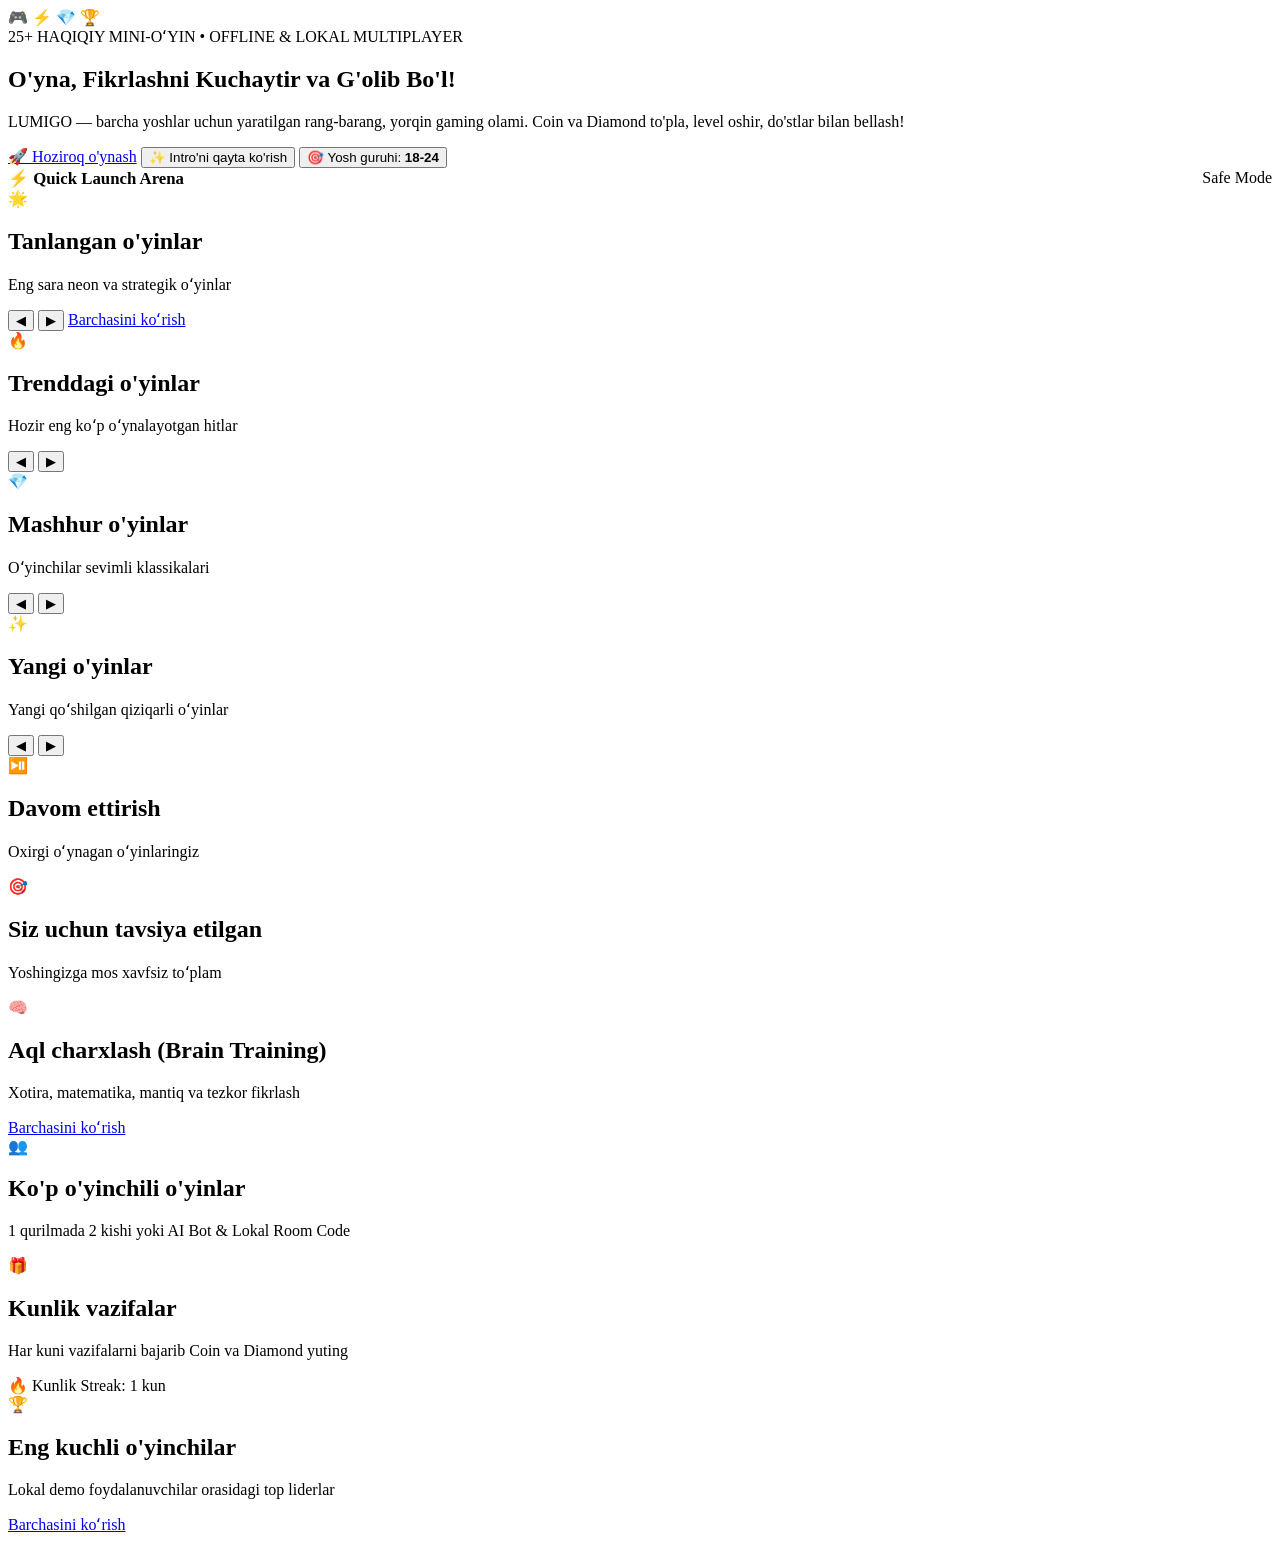
==== index.html @ 7f98a9a1 "Add files via upload" ====
<!DOCTYPE html>
<html lang="uz">
<head>
  <meta charset="UTF-8">
  <meta name="viewport" content="width=device-width, initial-scale=1.0">
  <title>LUMIGO — PLAY. THINK. WIN.</title>
  <link rel="icon" type="image/svg+xml" href="assets/logos/favicon.svg">
  <link rel="stylesheet" href="css/style.css">
  <link rel="stylesheet" href="css/animations.css">
  <link rel="stylesheet" href="css/games.css">
  <link rel="stylesheet" href="css/responsive.css">
</head>
<body>
  <header id="lumigo-navbar"></header>

  <main class="container">
    <!-- 1. HERO SECTION -->
    <section class="hero-section">
      <div class="hero-card">
        <div class="hero-floating-icons">
          <span style="top:14%;left:45%;">🎮</span>
          <span style="top:72%;left:48%;animation-delay:1.2s;">⚡</span>
          <span style="top:18%;right:6%;animation-delay:2.1s;">💎</span>
          <span style="bottom:12%;left:6%;animation-delay:0.8s;">🏆</span>
        </div>
        <div>
          <div class="hero-eyebrow" data-i18n="hero_badge">25+ HAQIQIY MINI-OʻYIN • OFFLINE & LOKAL MULTIPLAYER</div>
          <h1 class="hero-title">
            <span data-i18n="hero_title_1">O'yna, Fikrlashni Kuchaytir va </span>
            <span class="gradient-text" data-i18n="hero_title_2">G'olib Bo'l!</span>
          </h1>
          <p class="hero-subtitle" data-i18n="hero_sub">
            LUMIGO — barcha yoshlar uchun yaratilgan rang-barang, yorqin gaming olami. Coin va Diamond to'pla, level oshir, do'stlar bilan bellash!
          </p>
          <div class="hero-cta-row">
            <a href="pages/games.html" class="btn btn-hot">🚀 <span data-i18n="play_now">Hoziroq o'ynash</span></a>
            <button class="btn btn-primary" onclick="window.LUMIGO.app.playIntroAnimation(true)">✨ <span data-i18n="replay_intro">Intro'ni qayta ko'rish</span></button>
            <button class="btn btn-glass" onclick="window.LUMIGO.app.openAgeModal()">🎯 <span data-i18n="select_age_btn">Yosh guruhi</span>: <strong id="hero-age-badge">18-24</strong></button>
          </div>
          <div class="hero-stats-row" id="hero-stats"></div>
        </div>

        <div class="hero-showcase-panel">
          <div style="display:flex;justify-content:space-between;align-items:center;">
            <strong style="font-size:1.05rem;">⚡ Quick Launch Arena</strong>
            <span class="badge badge-lime" id="hero-kids-badge">Safe Mode</span>
          </div>
          <div class="hero-mini-grid" id="hero-quick-games"></div>
        </div>
      </div>
    </section>

    <!-- 2. FEATURED GAMES CAROUSEL -->
    <section class="section-block section-featured">
      <div class="section-header">
        <div class="section-title-group">
          <div class="section-icon">🌟</div>
          <div>
            <h2 class="section-title" data-i18n="sec_featured">Tanlangan o'yinlar</h2>
            <p class="section-subtitle">Eng sara neon va strategik oʻyinlar</p>
          </div>
        </div>
        <div class="carousel-controls">
          <button class="carousel-btn carousel-prev" data-target="car-featured">◀</button>
          <button class="carousel-btn carousel-next" data-target="car-featured">▶</button>
          <a href="pages/games.html" class="btn btn-glass btn-sm" data-i18n="view_all">Barchasini koʻrish</a>
        </div>
      </div>
      <div class="carousel-wrapper" id="car-featured">
        <div class="carousel-viewport"><div class="carousel-track"></div></div>
        <div class="carousel-dots"></div>
      </div>
    </section>

    <!-- 3. TRENDING GAMES CAROUSEL -->
    <section class="section-block section-trending">
      <div class="section-header">
        <div class="section-title-group">
          <div class="section-icon">🔥</div>
          <div>
            <h2 class="section-title" data-i18n="sec_trending">Trenddagi o'yinlar</h2>
            <p class="section-subtitle">Hozir eng koʻp oʻynalayotgan hitlar</p>
          </div>
        </div>
        <div class="carousel-controls">
          <button class="carousel-btn carousel-prev" data-target="car-trending">◀</button>
          <button class="carousel-btn carousel-next" data-target="car-trending">▶</button>
        </div>
      </div>
      <div class="carousel-wrapper" id="car-trending">
        <div class="carousel-viewport"><div class="carousel-track"></div></div>
        <div class="carousel-dots"></div>
      </div>
    </section>

    <!-- 4. POPULAR GAMES CAROUSEL -->
    <section class="section-block section-popular">
      <div class="section-header">
        <div class="section-title-group">
          <div class="section-icon">💎</div>
          <div>
            <h2 class="section-title" data-i18n="sec_popular">Mashhur o'yinlar</h2>
            <p class="section-subtitle">Oʻyinchilar sevimli klassikalari</p>
          </div>
        </div>
        <div class="carousel-controls">
          <button class="carousel-btn carousel-prev" data-target="car-popular">◀</button>
          <button class="carousel-btn carousel-next" data-target="car-popular">▶</button>
        </div>
      </div>
      <div class="carousel-wrapper" id="car-popular">
        <div class="carousel-viewport"><div class="carousel-track"></div></div>
        <div class="carousel-dots"></div>
      </div>
    </section>

    <!-- 5. NEW GAMES CAROUSEL -->
    <section class="section-block section-new">
      <div class="section-header">
        <div class="section-title-group">
          <div class="section-icon">✨</div>
          <div>
            <h2 class="section-title" data-i18n="sec_new">Yangi o'yinlar</h2>
            <p class="section-subtitle">Yangi qoʻshilgan qiziqarli oʻyinlar</p>
          </div>
        </div>
        <div class="carousel-controls">
          <button class="carousel-btn carousel-prev" data-target="car-new">◀</button>
          <button class="carousel-btn carousel-next" data-target="car-new">▶</button>
        </div>
      </div>
      <div class="carousel-wrapper" id="car-new">
        <div class="carousel-viewport"><div class="carousel-track"></div></div>
        <div class="carousel-dots"></div>
      </div>
    </section>

    <!-- 6. CONTINUE PLAYING -->
    <section class="section-block">
      <div class="section-header">
        <div class="section-title-group">
          <div class="section-icon">⏯️</div>
          <div>
            <h2 class="section-title" data-i18n="sec_continue">Davom ettirish</h2>
            <p class="section-subtitle">Oxirgi oʻynagan oʻyinlaringiz</p>
          </div>
        </div>
      </div>
      <div class="games-grid" id="grid-continue"></div>
    </section>

    <!-- 7. RECOMMENDED FOR YOU (Age-based) -->
    <section class="section-block">
      <div class="section-header">
        <div class="section-title-group">
          <div class="section-icon">🎯</div>
          <div>
            <h2 class="section-title" data-i18n="sec_recommended">Siz uchun tavsiya etilgan</h2>
            <p class="section-subtitle" id="rec-age-note">Yoshingizga mos xavfsiz toʻplam</p>
          </div>
        </div>
      </div>
      <div class="games-grid" id="grid-recommended"></div>
    </section>

    <!-- 8. BRAIN TRAINING -->
    <section class="section-block section-brain">
      <div class="section-panel">
        <div class="section-header">
          <div class="section-title-group">
            <div class="section-icon">🧠</div>
            <div>
              <h2 class="section-title" data-i18n="sec_brain">Aql charxlash (Brain Training)</h2>
              <p class="section-subtitle">Xotira, matematika, mantiq va tezkor fikrlash</p>
            </div>
          </div>
          <a href="pages/games.html?cat=brain" class="btn btn-primary btn-sm" data-i18n="view_all">Barchasini koʻrish</a>
        </div>
        <div class="games-grid" id="grid-brain"></div>
      </div>
    </section>

    <!-- 9. MULTIPLAYER GAMES -->
    <section class="section-block section-multiplayer">
      <div class="section-panel">
        <div class="section-header">
          <div class="section-title-group">
            <div class="section-icon">👥</div>
            <div>
              <h2 class="section-title" data-i18n="sec_multiplayer">Ko'p o'yinchili o'yinlar</h2>
              <p class="section-subtitle">1 qurilmada 2 kishi yoki AI Bot & Lokal Room Code</p>
            </div>
          </div>
        </div>
        <div class="games-grid" id="grid-multiplayer"></div>
      </div>
    </section>

    <!-- 10. DAILY CHALLENGES & STREAK -->
    <section class="section-block section-challenges">
      <div class="section-panel">
        <div class="section-header">
          <div class="section-title-group">
            <div class="section-icon">🎁</div>
            <div>
              <h2 class="section-title" data-i18n="sec_challenges">Kunlik vazifalar</h2>
              <p class="section-subtitle">Har kuni vazifalarni bajarib Coin va Diamond yuting</p>
            </div>
          </div>
          <div class="streak-banner">🔥 <span data-i18n="streak_label">Kunlik Streak</span>: <span id="home-streak">1</span> kun</div>
        </div>
        <div class="challenges-grid" id="home-challenges"></div>
      </div>
    </section>

    <!-- 11. TOP PLAYERS -->
    <section class="section-block">
      <div class="section-header">
        <div class="section-title-group">
          <div class="section-icon">🏆</div>
          <div>
            <h2 class="section-title" data-i18n="sec_top_players">Eng kuchli o'yinchilar</h2>
            <p class="section-subtitle">Lokal demo foydalanuvchilar orasidagi top liderlar</p>
          </div>
        </div>
        <a href="pages/leaderboard.html" class="btn btn-glass btn-sm" data-i18n="view_all">Barchasini koʻrish</a>
      </div>
      <div class="podium-grid" id="home-podium"></div>
    </section>

    <!-- 12. WEEKLY TOURNAMENT -->
    <section class="section-block section-tournament">
      <div class="section-panel" id="home-tournament"></div>
    </section>
  </main>

  <footer id="lumigo-footer"></footer>

  <script defer src="js/storage.js"></script>
  <script defer src="js/language.js"></script>
  <script defer src="js/theme.js"></script>
  <script defer src="js/auth.js"></script>
  <script defer src="js/levels.js"></script>
  <script defer src="js/rewards.js"></script>
  <script defer src="js/friends.js"></script>
  <script defer src="js/music.js"></script>
  <script defer src="js/search.js"></script>
  <script defer src="js/carousel.js"></script>
  <script defer src="js/games.js"></script>
  <script defer src="js/app.js"></script>
  <script defer src="js/home.js"></script>
</body>
</html>
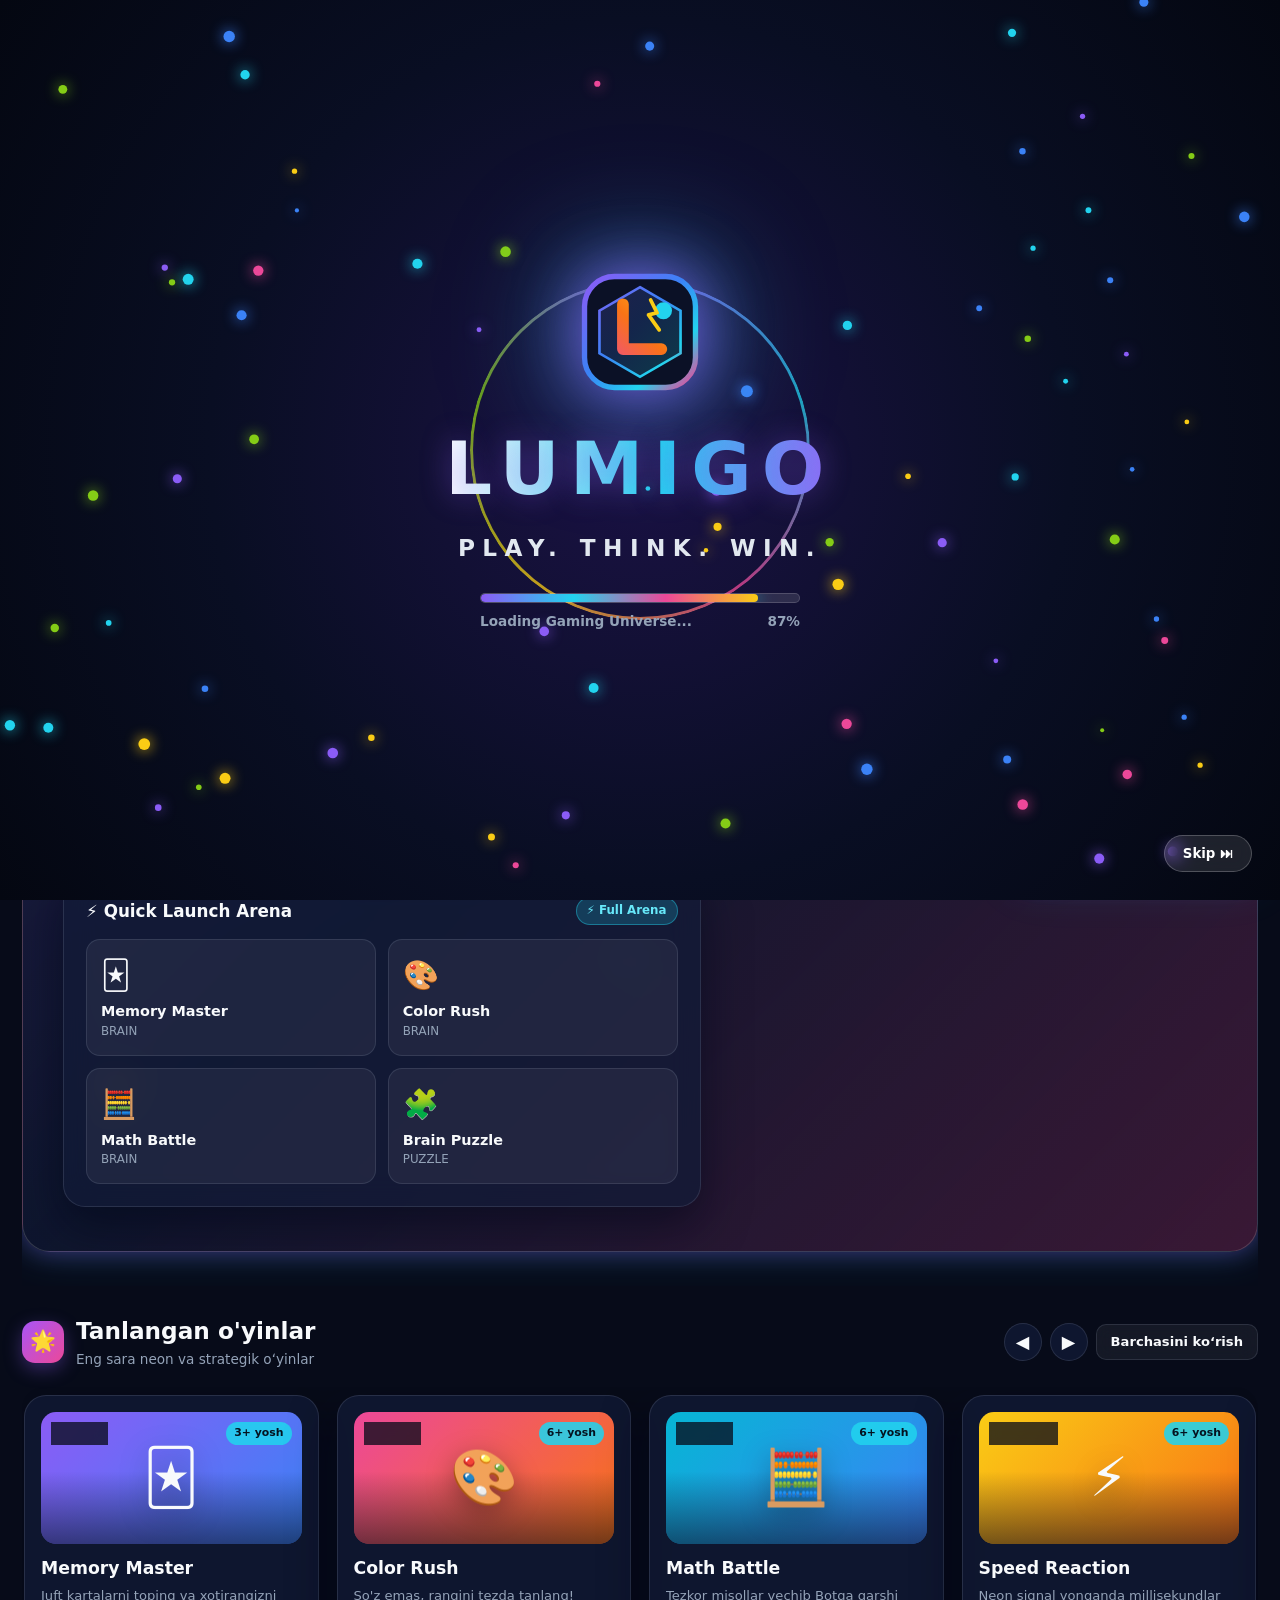
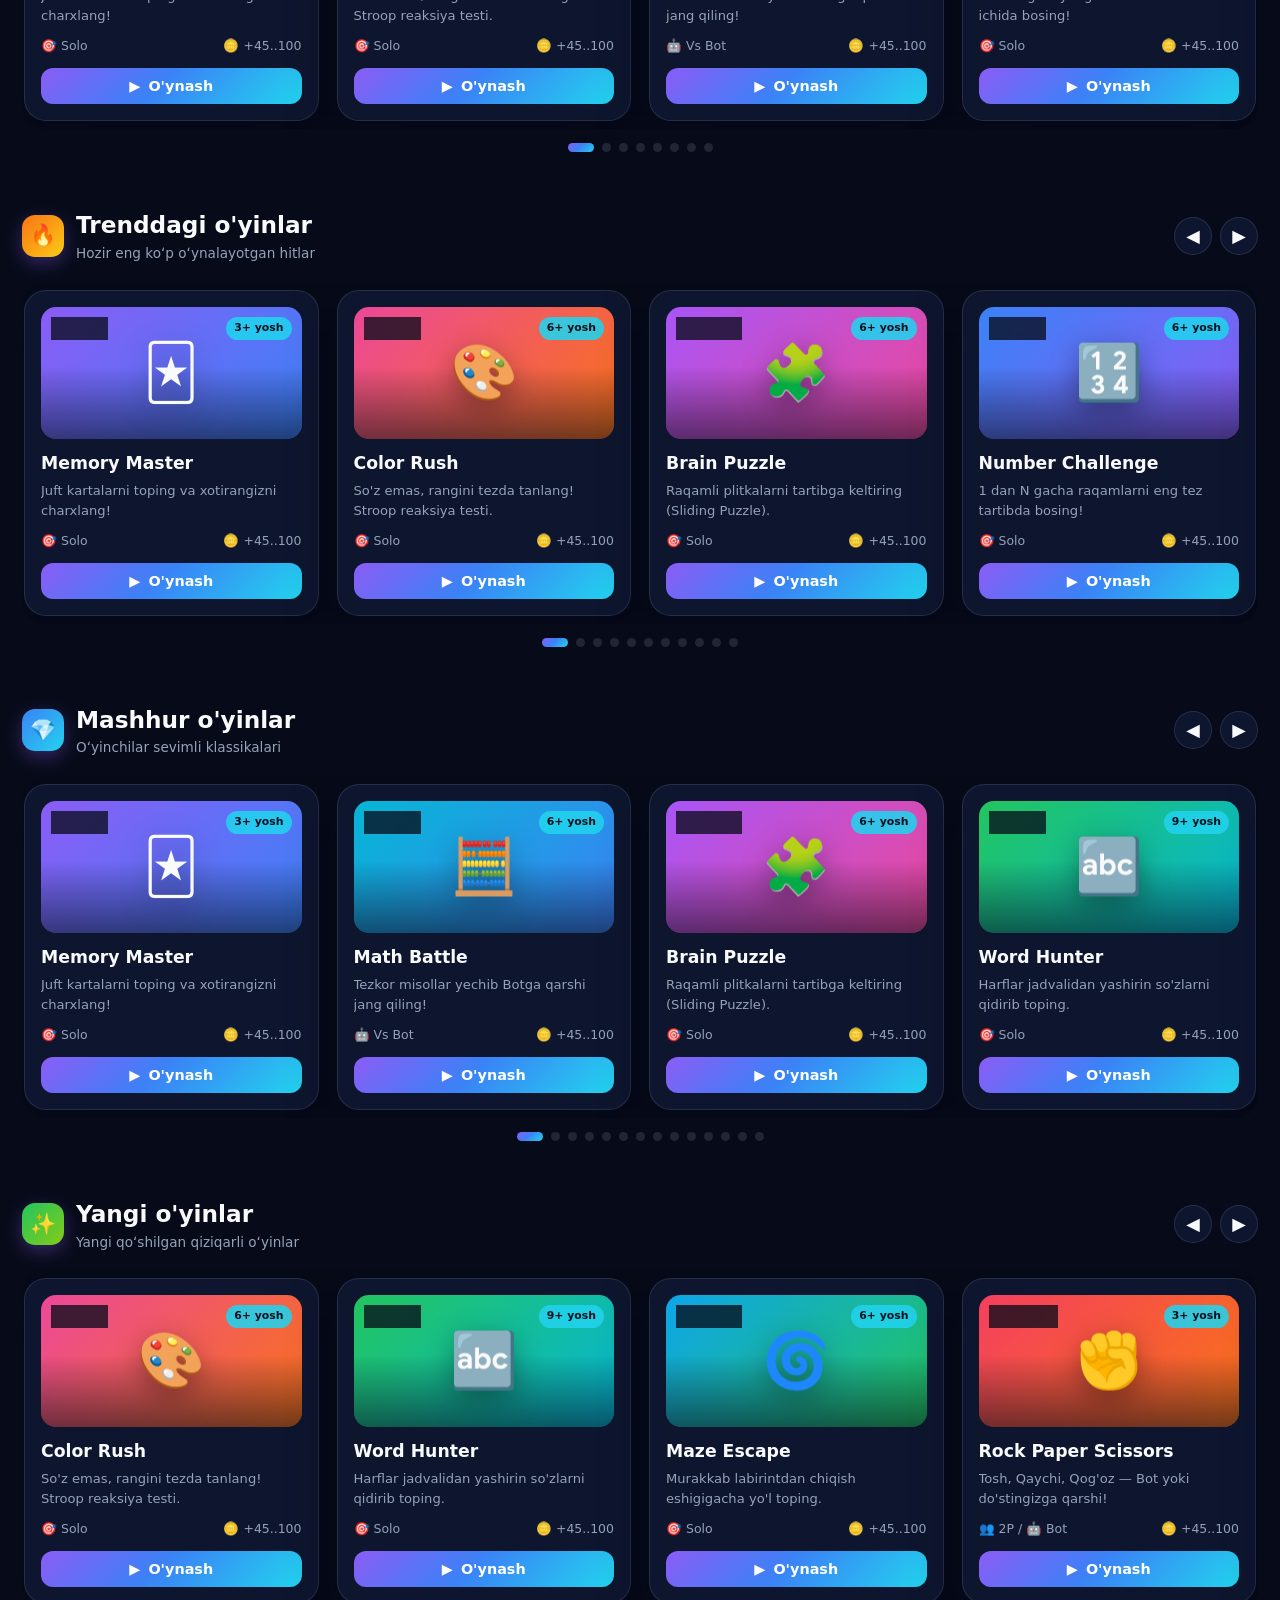
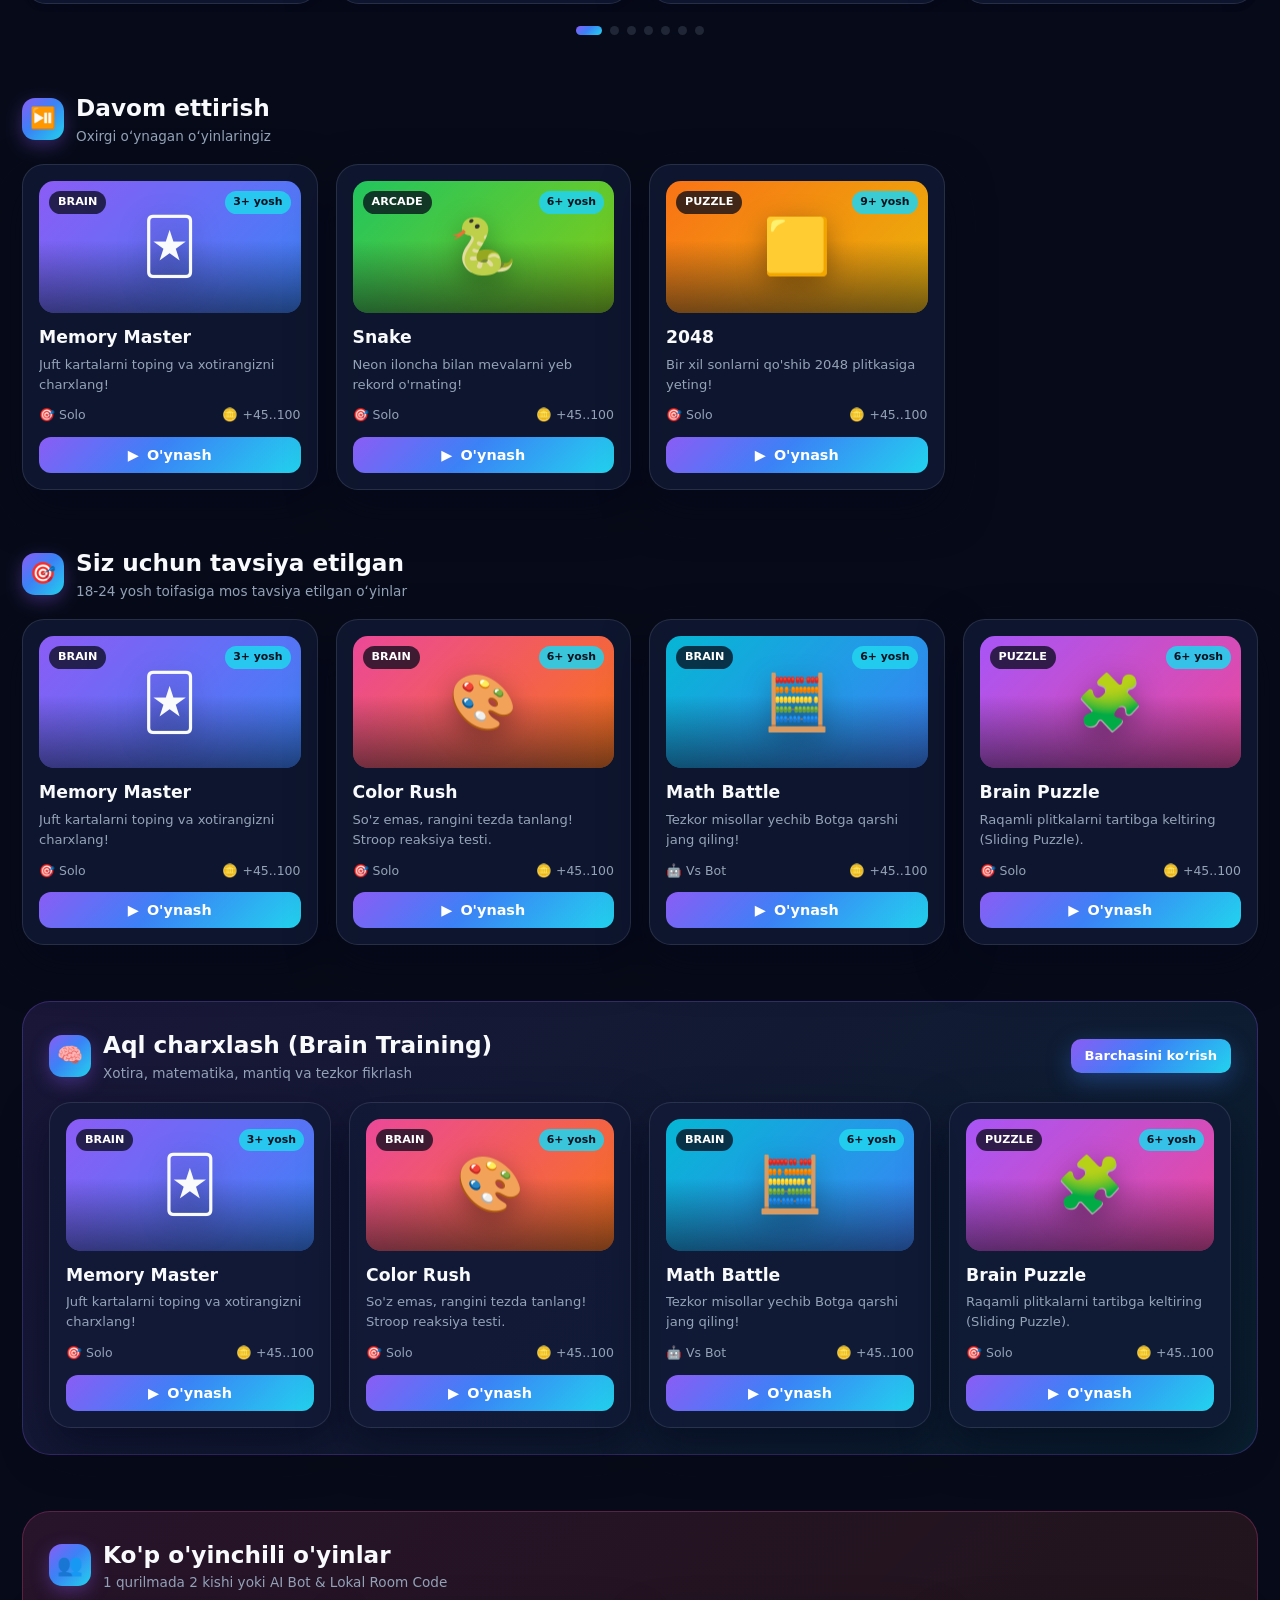
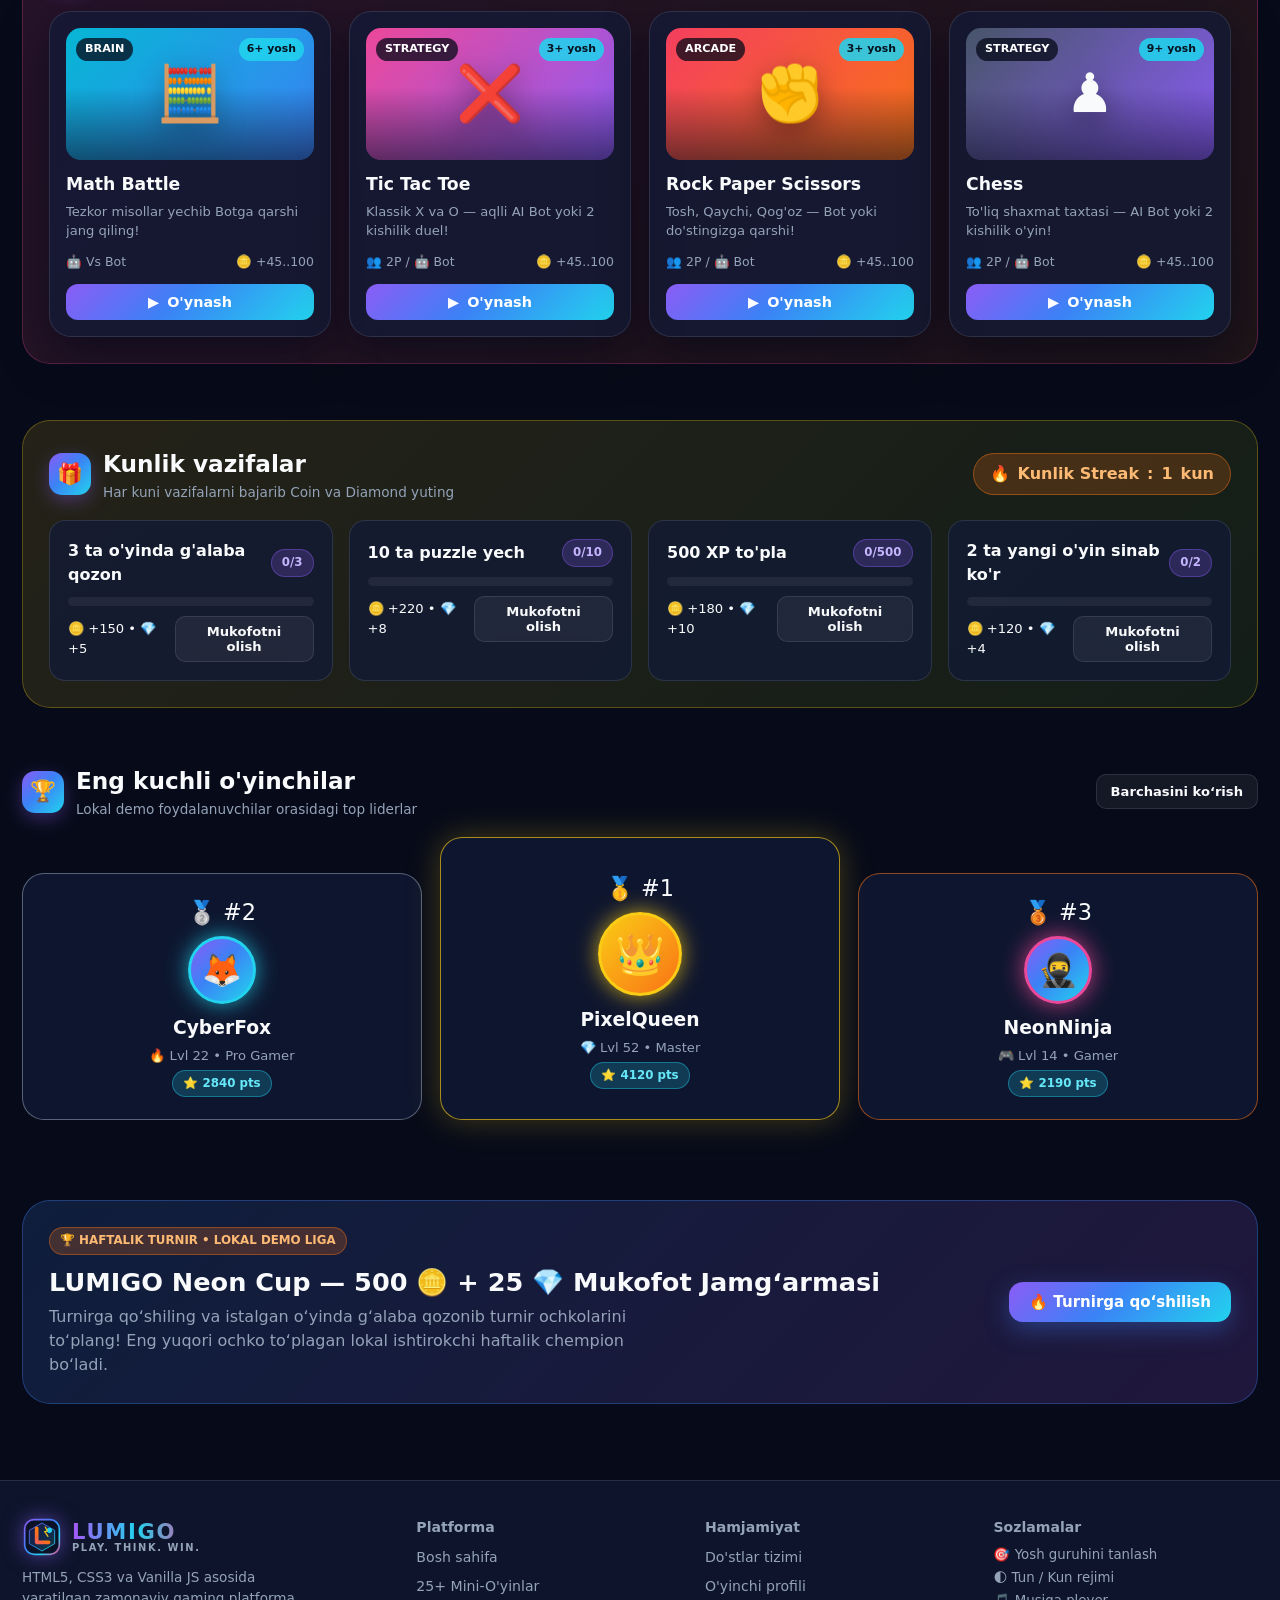
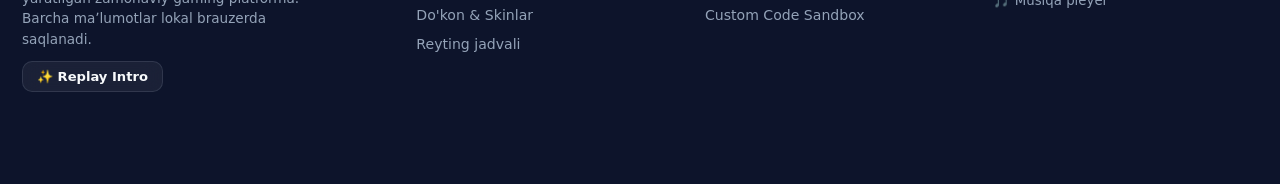
==== commit 76a53f28: "Update index.html" ====
--- a/index.html
+++ b/index.html
@@ -4,11 +4,11 @@
   <meta charset="UTF-8">
   <meta name="viewport" content="width=device-width, initial-scale=1.0">
   <title>LUMIGO — PLAY. THINK. WIN.</title>
-  <link rel="icon" type="image/svg+xml" href="assets/logos/favicon.svg">
-  <link rel="stylesheet" href="css/style.css">
-  <link rel="stylesheet" href="css/animations.css">
-  <link rel="stylesheet" href="css/games.css">
-  <link rel="stylesheet" href="css/responsive.css">
+  <link rel="icon" type="image/svg+xml" href="./favicon.svg">
+  <link rel="stylesheet" href="./style.css">
+  <link rel="stylesheet" href="./animations.css">
+  <link rel="stylesheet" href="./games.css">
+  <link rel="stylesheet" href="./responsive.css">
 </head>
 <body>
   <header id="lumigo-navbar"></header>
@@ -236,18 +236,18 @@
 
   <footer id="lumigo-footer"></footer>
 
-  <script defer src="js/storage.js"></script>
-  <script defer src="js/language.js"></script>
-  <script defer src="js/theme.js"></script>
-  <script defer src="js/auth.js"></script>
-  <script defer src="js/levels.js"></script>
-  <script defer src="js/rewards.js"></script>
-  <script defer src="js/friends.js"></script>
-  <script defer src="js/music.js"></script>
-  <script defer src="js/search.js"></script>
-  <script defer src="js/carousel.js"></script>
-  <script defer src="js/games.js"></script>
-  <script defer src="js/app.js"></script>
-  <script defer src="js/home.js"></script>
+  <script defer src="./storage.js"></script>
+  <script defer src="./language.js"></script>
+  <script defer src="./theme.js"></script>
+  <script defer src="./auth.js"></script>
+  <script defer src="./levels.js"></script>
+  <script defer src="./rewards.js"></script>
+  <script defer src="./friends.js"></script>
+  <script defer src="./music.js"></script>
+  <script defer src="./search.js"></script>
+  <script defer src="./carousel.js"></script>
+  <script defer src="./games.js"></script>
+  <script defer src="./app.js"></script>
+  <script defer src="./home.js"></script>
 </body>
 </html>
--- a/style.css
+++ b/style.css
@@ -0,0 +1,1512 @@
+/* ==========================================================================
+   LUMIGO — Core Design System & Styles
+   Colors: Neon Purple, Electric Blue, Cyan, Hot Pink, Orange, Yellow,
+           Lime Green, Dark Navy, White
+   ========================================================================== */
+
+:root {
+  --neon-purple: #8b5cf6;
+  --neon-purple-bright: #a855f7;
+  --electric-blue: #3b82f6;
+  --cyan: #22d3ee;
+  --hot-pink: #ec4899;
+  --orange: #f97316;
+  --yellow: #facc15;
+  --lime: #84cc16;
+  --green: #22c55e;
+  --dark-navy: #070b19;
+  --dark-navy-2: #0d142b;
+  --dark-navy-3: #141e3d;
+  --white: #ffffff;
+
+  /* Theme tokens (Dark Mode default) */
+  --bg-primary: #070b19;
+  --bg-secondary: #0d142b;
+  --bg-card: rgba(18, 27, 56, 0.72);
+  --bg-card-solid: #121b38;
+  --bg-glass: rgba(15, 23, 48, 0.78);
+  --bg-input: rgba(255, 255, 255, 0.06);
+  --text-primary: #f8fafc;
+  --text-secondary: #94a3b8;
+  --text-muted: #64748b;
+  --border-color: rgba(148, 163, 184, 0.18);
+  --border-glow: rgba(34, 211, 238, 0.45);
+  --shadow-card: 0 18px 45px rgba(2, 6, 23, 0.55);
+  --shadow-neon: 0 0 24px rgba(139, 92, 246, 0.38), 0 0 48px rgba(34, 211, 238, 0.18);
+
+  --grad-primary: linear-gradient(135deg, #8b5cf6 0%, #3b82f6 45%, #22d3ee 100%);
+  --grad-hot: linear-gradient(135deg, #ec4899 0%, #f97316 55%, #facc15 100%);
+  --grad-lime: linear-gradient(135deg, #22c55e 0%, #84cc16 55%, #22d3ee 100%);
+  --grad-royal: linear-gradient(135deg, #a855f7 0%, #ec4899 50%, #3b82f6 100%);
+
+  --radius-sm: 10px;
+  --radius-md: 16px;
+  --radius-lg: 22px;
+  --radius-xl: 28px;
+
+  --nav-height: 74px;
+  --font-main: 'Outfit', 'Plus Jakarta Sans', 'Segoe UI', system-ui, -apple-system, sans-serif;
+  --font-mono: 'JetBrains Mono', 'Fira Code', 'Consolas', monospace;
+}
+
+body.light-mode {
+  --bg-primary: #f1f5ff;
+  --bg-secondary: #e2eaff;
+  --bg-card: rgba(255, 255, 255, 0.88);
+  --bg-card-solid: #ffffff;
+  --bg-glass: rgba(255, 255, 255, 0.9);
+  --bg-input: rgba(15, 23, 42, 0.06);
+  --text-primary: #0f172a;
+  --text-secondary: #475569;
+  --text-muted: #64748b;
+  --border-color: rgba(59, 130, 246, 0.18);
+  --border-glow: rgba(139, 92, 246, 0.45);
+  --shadow-card: 0 14px 34px rgba(30, 41, 59, 0.12);
+  --shadow-neon: 0 8px 28px rgba(139, 92, 246, 0.22);
+}
+
+*, *::before, *::after {
+  box-sizing: border-box;
+  margin: 0;
+  padding: 0;
+}
+
+html {
+  scroll-behavior: smooth;
+  font-size: 16px;
+}
+
+body {
+  font-family: var(--font-main);
+  background-color: var(--bg-primary);
+  color: var(--text-primary);
+  min-height: 100vh;
+  overflow-x: hidden;
+  line-height: 1.5;
+  transition: background-color 0.35s ease, color 0.35s ease;
+  position: relative;
+}
+
+/* Custom shop equipped background themes */
+body.theme-bg-cyber::before {
+  background: radial-gradient(circle at 15% 20%, rgba(139, 92, 246, 0.28), transparent 45%),
+              radial-gradient(circle at 85% 75%, rgba(236, 72, 153, 0.25), transparent 45%);
+}
+body.theme-bg-aurora::before {
+  background: radial-gradient(circle at 20% 25%, rgba(34, 211, 238, 0.26), transparent 45%),
+              radial-gradient(circle at 80% 30%, rgba(132, 204, 22, 0.22), transparent 45%);
+}
+body.theme-bg-solar::before {
+  background: radial-gradient(circle at 30% 20%, rgba(249, 115, 22, 0.26), transparent 45%),
+              radial-gradient(circle at 75% 75%, rgba(250, 204, 21, 0.22), transparent 45%);
+}
+
+body::before {
+  content: '';
+  position: fixed;
+  inset: 0;
+  z-index: -2;
+  pointer-events: none;
+  background:
+    radial-gradient(circle at 12% 18%, rgba(139, 92, 246, 0.22), transparent 40%),
+    radial-gradient(circle at 88% 12%, rgba(34, 211, 238, 0.18), transparent 36%),
+    radial-gradient(circle at 75% 82%, rgba(236, 72, 153, 0.18), transparent 42%),
+    radial-gradient(circle at 22% 85%, rgba(59, 130, 246, 0.16), transparent 38%);
+}
+
+body.light-mode::before {
+  background:
+    radial-gradient(circle at 12% 18%, rgba(139, 92, 246, 0.14), transparent 42%),
+    radial-gradient(circle at 88% 12%, rgba(34, 211, 238, 0.16), transparent 38%),
+    radial-gradient(circle at 75% 82%, rgba(236, 72, 153, 0.12), transparent 42%);
+}
+
+a {
+  color: inherit;
+  text-decoration: none;
+}
+
+button, input, select, textarea {
+  font-family: inherit;
+  color: inherit;
+}
+
+button {
+  cursor: pointer;
+  border: none;
+  background: none;
+}
+
+img, svg {
+  display: block;
+}
+
+.container {
+  width: 100%;
+  max-width: 1380px;
+  margin: 0 auto;
+  padding: 0 22px;
+}
+
+.hidden {
+  display: none !important;
+}
+
+/* ==========================================================================
+   INTRO ANIMATION OVERLAY (3-5 seconds with portal exit)
+   ========================================================================== */
+.intro-overlay {
+  position: fixed;
+  inset: 0;
+  z-index: 99999;
+  display: flex;
+  flex-direction: column;
+  align-items: center;
+  justify-content: center;
+  background: radial-gradient(circle at center, #1b1245 0%, #090e23 55%, #040711 100%);
+  overflow: hidden;
+  transition: opacity 0.65s ease, transform 0.75s cubic-bezier(0.2, 0.9, 0.2, 1);
+}
+
+.intro-overlay.portal-exit {
+  animation: portalOpenExit 0.85s cubic-bezier(0.7, 0, 0.2, 1) forwards;
+}
+
+#intro-particles {
+  position: absolute;
+  inset: 0;
+  width: 100%;
+  height: 100%;
+}
+
+.intro-portal-ring {
+  position: absolute;
+  width: 340px;
+  height: 340px;
+  border-radius: 50%;
+  border: 3px solid transparent;
+  background: conic-gradient(from 0deg, #8b5cf6, #22d3ee, #ec4899, #facc15, #84cc16, #8b5cf6) border-box;
+  -webkit-mask: linear-gradient(#fff 0 0) padding-box, linear-gradient(#fff 0 0);
+  -webkit-mask-composite: xor;
+  mask-composite: exclude;
+  animation: spinSlow 4s linear infinite, pulseScale 2.2s ease-in-out infinite;
+  opacity: 0.75;
+}
+
+.intro-center {
+  position: relative;
+  z-index: 2;
+  display: flex;
+  flex-direction: column;
+  align-items: center;
+  text-align: center;
+  padding: 24px;
+}
+
+.intro-logo-wrap {
+  width: 128px;
+  height: 128px;
+  margin-bottom: 18px;
+  filter: drop-shadow(0 0 32px rgba(139, 92, 246, 0.85)) drop-shadow(0 0 54px rgba(34, 211, 238, 0.55));
+  animation: introLogo3D 1.4s cubic-bezier(0.22, 1, 0.36, 1) forwards;
+}
+
+.intro-brand {
+  font-size: clamp(2.8rem, 6vw, 4.6rem);
+  font-weight: 900;
+  letter-spacing: 0.14em;
+  background: linear-gradient(90deg, #ffffff, #22d3ee, #a855f7, #ec4899, #facc15);
+  background-size: 220% auto;
+  -webkit-background-clip: text;
+  background-clip: text;
+  color: transparent;
+  animation: gradientFlow 2.6s linear infinite, fadeUpIn 0.8s 0.4s both;
+  text-shadow: 0 0 30px rgba(139, 92, 246, 0.4);
+}
+
+.intro-slogan {
+  font-size: clamp(1rem, 2.3vw, 1.45rem);
+  font-weight: 700;
+  letter-spacing: 0.32em;
+  color: #e2e8f0;
+  margin-top: 6px;
+  margin-bottom: 28px;
+  animation: fadeUpIn 0.8s 0.85s both;
+}
+
+.intro-progress-box {
+  width: min(320px, 78vw);
+  animation: fadeUpIn 0.6s 0.9s both;
+}
+
+.intro-progress-track {
+  height: 10px;
+  border-radius: 999px;
+  background: rgba(255, 255, 255, 0.12);
+  overflow: hidden;
+  border: 1px solid rgba(255, 255, 255, 0.16);
+}
+
+.intro-progress-fill {
+  height: 100%;
+  width: 0%;
+  border-radius: 999px;
+  background: linear-gradient(90deg, #8b5cf6, #22d3ee, #ec4899, #facc15);
+  box-shadow: 0 0 18px rgba(34, 211, 238, 0.8);
+  transition: width 0.08s linear;
+}
+
+.intro-progress-meta {
+  display: flex;
+  justify-content: space-between;
+  font-size: 0.85rem;
+  color: #94a3b8;
+  margin-top: 8px;
+  font-weight: 600;
+}
+
+.intro-skip-btn {
+  position: absolute;
+  bottom: 28px;
+  right: 28px;
+  z-index: 3;
+  padding: 10px 18px;
+  border-radius: 999px;
+  background: rgba(255, 255, 255, 0.1);
+  border: 1px solid rgba(255, 255, 255, 0.22);
+  color: #fff;
+  font-weight: 600;
+  backdrop-filter: blur(8px);
+  transition: transform 0.2s, background 0.2s;
+}
+.intro-skip-btn:hover {
+  background: rgba(255, 255, 255, 0.22);
+  transform: translateY(-2px);
+}
+
+/* ==========================================================================
+   STICKY NAVBAR
+   ========================================================================== */
+.navbar {
+  position: sticky;
+  top: 0;
+  z-index: 1000;
+  height: var(--nav-height);
+  background: var(--bg-glass);
+  backdrop-filter: blur(18px);
+  -webkit-backdrop-filter: blur(18px);
+  border-bottom: 1px solid var(--border-color);
+  box-shadow: 0 6px 28px rgba(2, 6, 23, 0.24);
+}
+
+.navbar-inner {
+  max-width: 1460px;
+  margin: 0 auto;
+  height: 100%;
+  padding: 0 18px;
+  display: flex;
+  align-items: center;
+  justify-content: space-between;
+  gap: 12px;
+}
+
+.brand-logo {
+  display: flex;
+  align-items: center;
+  gap: 10px;
+  flex-shrink: 0;
+}
+
+.brand-logo svg {
+  width: 40px;
+  height: 40px;
+  filter: drop-shadow(0 0 10px rgba(139, 92, 246, 0.55));
+  transition: transform 0.3s ease;
+}
+.brand-logo:hover svg {
+  transform: rotate(-6deg) scale(1.08);
+}
+
+.brand-text {
+  display: flex;
+  flex-direction: column;
+  line-height: 1.05;
+}
+
+.brand-name {
+  font-size: 1.32rem;
+  font-weight: 900;
+  letter-spacing: 0.08em;
+  background: linear-gradient(90deg, #a855f7, #22d3ee, #ec4899);
+  -webkit-background-clip: text;
+  background-clip: text;
+  color: transparent;
+}
+
+.brand-tagline {
+  font-size: 0.62rem;
+  font-weight: 700;
+  letter-spacing: 0.16em;
+  color: var(--text-secondary);
+}
+
+.nav-links {
+  display: flex;
+  align-items: center;
+  gap: 4px;
+  list-style: none;
+}
+
+.nav-link {
+  position: relative;
+  padding: 8px 11px;
+  border-radius: 11px;
+  font-size: 0.88rem;
+  font-weight: 600;
+  color: var(--text-secondary);
+  white-space: nowrap;
+  transition: all 0.22s ease;
+  display: inline-flex;
+  align-items: center;
+  gap: 6px;
+}
+
+.nav-link:hover,
+.nav-link.active {
+  color: var(--text-primary);
+  background: rgba(139, 92, 246, 0.16);
+}
+
+.nav-link.active::after {
+  content: '';
+  position: absolute;
+  left: 12px;
+  right: 12px;
+  bottom: 2px;
+  height: 2.5px;
+  border-radius: 99px;
+  background: var(--grad-primary);
+}
+
+/* Categories Dropdown */
+.nav-dropdown {
+  position: relative;
+}
+
+.nav-dropdown-menu {
+  position: absolute;
+  top: calc(100% + 8px);
+  left: 0;
+  min-width: 220px;
+  background: var(--bg-card-solid);
+  border: 1px solid var(--border-color);
+  border-radius: var(--radius-md);
+  padding: 8px;
+  box-shadow: var(--shadow-card);
+  display: none;
+  z-index: 1200;
+}
+
+.nav-dropdown:hover .nav-dropdown-menu,
+.nav-dropdown.open .nav-dropdown-menu {
+  display: grid;
+  gap: 4px;
+}
+
+.dropdown-item {
+  display: flex;
+  align-items: center;
+  gap: 10px;
+  padding: 9px 12px;
+  border-radius: 10px;
+  font-size: 0.88rem;
+  font-weight: 600;
+  color: var(--text-secondary);
+  transition: background 0.18s, color 0.18s;
+}
+.dropdown-item:hover {
+  background: rgba(34, 211, 238, 0.14);
+  color: var(--text-primary);
+}
+
+/* Navbar Right Controls */
+.nav-actions {
+  display: flex;
+  align-items: center;
+  gap: 8px;
+  flex-shrink: 0;
+}
+
+.nav-search-btn {
+  display: inline-flex;
+  align-items: center;
+  gap: 7px;
+  padding: 7px 12px;
+  border-radius: 999px;
+  background: var(--bg-input);
+  border: 1px solid var(--border-color);
+  font-size: 0.84rem;
+  color: var(--text-secondary);
+  transition: border-color 0.2s, box-shadow 0.2s;
+}
+.nav-search-btn:hover {
+  border-color: var(--cyan);
+  color: var(--text-primary);
+  box-shadow: 0 0 14px rgba(34, 211, 238, 0.25);
+}
+
+.currency-group {
+  display: flex;
+  align-items: center;
+  gap: 6px;
+}
+
+.currency-pill {
+  display: inline-flex;
+  align-items: center;
+  gap: 5px;
+  padding: 5px 10px;
+  border-radius: 999px;
+  font-size: 0.82rem;
+  font-weight: 700;
+  background: var(--bg-input);
+  border: 1px solid var(--border-color);
+}
+.currency-pill.coins {
+  border-color: rgba(250, 204, 21, 0.4);
+  color: #fde047;
+}
+.currency-pill.diamonds {
+  border-color: rgba(34, 211, 238, 0.45);
+  color: #67e8f9;
+}
+body.light-mode .currency-pill.coins { color: #b45309; background: rgba(250, 204, 21, 0.18); }
+body.light-mode .currency-pill.diamonds { color: #0e7490; background: rgba(34, 211, 238, 0.18); }
+
+.icon-btn {
+  position: relative;
+  width: 38px;
+  height: 38px;
+  border-radius: 12px;
+  display: inline-flex;
+  align-items: center;
+  justify-content: center;
+  background: var(--bg-input);
+  border: 1px solid var(--border-color);
+  font-size: 1.05rem;
+  transition: transform 0.2s, border-color 0.2s, background 0.2s;
+}
+.icon-btn:hover {
+  transform: translateY(-2px);
+  border-color: var(--neon-purple);
+  background: rgba(139, 92, 246, 0.18);
+}
+
+.notif-badge {
+  position: absolute;
+  top: -4px;
+  right: -4px;
+  min-width: 18px;
+  height: 18px;
+  padding: 0 5px;
+  border-radius: 999px;
+  background: var(--hot-pink);
+  color: #fff;
+  font-size: 0.68rem;
+  font-weight: 800;
+  display: flex;
+  align-items: center;
+  justify-content: center;
+  box-shadow: 0 0 10px rgba(236, 72, 153, 0.7);
+}
+
+.lang-select {
+  padding: 7px 10px;
+  border-radius: 11px;
+  background: var(--bg-input);
+  border: 1px solid var(--border-color);
+  font-size: 0.82rem;
+  font-weight: 600;
+  cursor: pointer;
+}
+.lang-select option {
+  background: var(--bg-card-solid);
+  color: var(--text-primary);
+}
+
+.nav-avatar-btn {
+  display: inline-flex;
+  align-items: center;
+  gap: 7px;
+  padding: 4px 10px 4px 5px;
+  border-radius: 999px;
+  background: rgba(139, 92, 246, 0.18);
+  border: 1px solid rgba(139, 92, 246, 0.45);
+  font-size: 0.82rem;
+  font-weight: 700;
+}
+
+.nav-avatar-circle {
+  width: 28px;
+  height: 28px;
+  border-radius: 50%;
+  display: flex;
+  align-items: center;
+  justify-content: center;
+  background: var(--grad-primary);
+  font-size: 0.95rem;
+}
+
+.hamburger-btn {
+  display: none;
+  width: 40px;
+  height: 40px;
+  border-radius: 12px;
+  background: var(--bg-input);
+  border: 1px solid var(--border-color);
+  align-items: center;
+  justify-content: center;
+  font-size: 1.3rem;
+}
+
+/* Mobile Drawer */
+.mobile-drawer {
+  position: fixed;
+  top: var(--nav-height);
+  left: 0;
+  right: 0;
+  bottom: 0;
+  background: var(--bg-glass);
+  backdrop-filter: blur(22px);
+  z-index: 998;
+  padding: 20px;
+  display: none;
+  flex-direction: column;
+  gap: 12px;
+  overflow-y: auto;
+}
+.mobile-drawer.open {
+  display: flex;
+}
+.mobile-drawer .nav-link {
+  padding: 13px 16px;
+  font-size: 1rem;
+  background: var(--bg-card);
+  border: 1px solid var(--border-color);
+}
+
+/* Notifications Popover */
+.notif-wrapper {
+  position: relative;
+}
+.notif-popover {
+  position: absolute;
+  top: calc(100% + 10px);
+  right: 0;
+  width: 330px;
+  max-height: 410px;
+  overflow-y: auto;
+  background: var(--bg-card-solid);
+  border: 1px solid var(--border-color);
+  border-radius: var(--radius-md);
+  box-shadow: var(--shadow-card);
+  padding: 14px;
+  display: none;
+  z-index: 1500;
+}
+.notif-popover.open {
+  display: block;
+}
+.notif-header {
+  display: flex;
+  justify-content: space-between;
+  align-items: center;
+  margin-bottom: 10px;
+  padding-bottom: 8px;
+  border-bottom: 1px solid var(--border-color);
+}
+.notif-item {
+  padding: 10px;
+  border-radius: 12px;
+  background: var(--bg-input);
+  margin-bottom: 8px;
+  font-size: 0.84rem;
+}
+.notif-item.unread {
+  border-left: 3px solid var(--cyan);
+}
+.notif-time {
+  font-size: 0.72rem;
+  color: var(--text-muted);
+  margin-top: 3px;
+}
+
+/* ==========================================================================
+   BUTTONS & BADGES
+   ========================================================================== */
+.btn {
+  display: inline-flex;
+  align-items: center;
+  justify-content: center;
+  gap: 8px;
+  padding: 11px 20px;
+  border-radius: 14px;
+  font-weight: 700;
+  font-size: 0.94rem;
+  transition: transform 0.2s ease, box-shadow 0.25s ease, filter 0.2s ease;
+}
+.btn:hover {
+  transform: translateY(-2px);
+}
+.btn:active {
+  transform: translateY(0);
+}
+
+.btn-primary {
+  background: var(--grad-primary);
+  color: #fff;
+  box-shadow: 0 8px 24px rgba(59, 130, 246, 0.35);
+}
+.btn-primary:hover {
+  box-shadow: 0 12px 30px rgba(34, 211, 238, 0.45);
+}
+
+.btn-hot {
+  background: var(--grad-hot);
+  color: #fff;
+  box-shadow: 0 8px 24px rgba(236, 72, 153, 0.35);
+}
+
+.btn-lime {
+  background: var(--grad-lime);
+  color: #062814;
+  box-shadow: 0 8px 24px rgba(34, 197, 94, 0.35);
+}
+
+.btn-glass {
+  background: var(--bg-input);
+  border: 1px solid var(--border-color);
+  color: var(--text-primary);
+  backdrop-filter: blur(10px);
+}
+.btn-glass:hover {
+  border-color: var(--cyan);
+}
+
+.btn-danger {
+  background: linear-gradient(135deg, #ef4444, #ec4899);
+  color: #fff;
+}
+
+.btn-sm {
+  padding: 7px 14px;
+  font-size: 0.82rem;
+  border-radius: 10px;
+}
+
+.badge {
+  display: inline-flex;
+  align-items: center;
+  gap: 5px;
+  padding: 4px 10px;
+  border-radius: 999px;
+  font-size: 0.74rem;
+  font-weight: 700;
+}
+.badge-purple { background: rgba(139, 92, 246, 0.22); color: #c4b5fd; border: 1px solid rgba(139, 92, 246, 0.4); }
+.badge-cyan { background: rgba(34, 211, 238, 0.2); color: #67e8f9; border: 1px solid rgba(34, 211, 238, 0.4); }
+.badge-pink { background: rgba(236, 72, 153, 0.2); color: #f9a8d4; border: 1px solid rgba(236, 72, 153, 0.4); }
+.badge-lime { background: rgba(132, 204, 22, 0.2); color: #bef264; border: 1px solid rgba(132, 204, 22, 0.4); }
+.badge-orange { background: rgba(249, 115, 22, 0.22); color: #fdba74; border: 1px solid rgba(249, 115, 22, 0.4); }
+body.light-mode .badge-purple { color: #6d28d9; }
+body.light-mode .badge-cyan { color: #0e7490; }
+body.light-mode .badge-pink { color: #be185d; }
+body.light-mode .badge-lime { color: #3f6212; }
+body.light-mode .badge-orange { color: #c2410c; }
+
+/* ==========================================================================
+   HERO SECTION & FLOATING ICONS
+   ========================================================================== */
+.hero-section {
+  position: relative;
+  padding: 42px 0 34px;
+  overflow: hidden;
+}
+
+.hero-card {
+  position: relative;
+  border-radius: var(--radius-xl);
+  padding: 44px 40px;
+  background: linear-gradient(135deg, rgba(139, 92, 246, 0.26) 0%, rgba(15, 23, 48, 0.92) 48%, rgba(236, 72, 153, 0.22) 100%);
+  border: 1px solid rgba(255, 255, 255, 0.16);
+  box-shadow: var(--shadow-neon);
+  display: grid;
+  grid-template-columns: 1.25fr 0.95fr;
+  gap: 32px;
+  align-items: center;
+  overflow: hidden;
+}
+
+body.light-mode .hero-card {
+  background: linear-gradient(135deg, rgba(139, 92, 246, 0.16) 0%, rgba(255, 255, 255, 0.95) 50%, rgba(34, 211, 238, 0.18) 100%);
+  border-color: rgba(59, 130, 246, 0.25);
+}
+
+.hero-floating-icons span {
+  position: absolute;
+  font-size: 2rem;
+  opacity: 0.22;
+  pointer-events: none;
+  animation: floatIcon 5.5s ease-in-out infinite;
+}
+
+.hero-eyebrow {
+  display: inline-flex;
+  align-items: center;
+  gap: 8px;
+  padding: 6px 14px;
+  border-radius: 999px;
+  background: rgba(34, 211, 238, 0.16);
+  border: 1px solid rgba(34, 211, 238, 0.4);
+  color: var(--cyan);
+  font-size: 0.82rem;
+  font-weight: 700;
+  margin-bottom: 16px;
+}
+body.light-mode .hero-eyebrow { color: #0284c7; }
+
+.hero-title {
+  font-size: clamp(2rem, 4.4vw, 3.4rem);
+  font-weight: 900;
+  line-height: 1.1;
+  margin-bottom: 14px;
+}
+
+.hero-title .gradient-text {
+  background: linear-gradient(90deg, #22d3ee, #a855f7, #ec4899, #facc15);
+  -webkit-background-clip: text;
+  background-clip: text;
+  color: transparent;
+}
+
+.hero-subtitle {
+  font-size: 1.05rem;
+  color: var(--text-secondary);
+  max-width: 580px;
+  margin-bottom: 24px;
+}
+
+.hero-cta-row {
+  display: flex;
+  flex-wrap: wrap;
+  gap: 12px;
+  margin-bottom: 24px;
+}
+
+.hero-stats-row {
+  display: flex;
+  flex-wrap: wrap;
+  gap: 18px;
+}
+
+.hero-stat-pill {
+  padding: 10px 16px;
+  border-radius: 14px;
+  background: var(--bg-input);
+  border: 1px solid var(--border-color);
+  display: flex;
+  flex-direction: column;
+}
+.hero-stat-pill strong {
+  font-size: 1.2rem;
+  color: var(--cyan);
+}
+body.light-mode .hero-stat-pill strong { color: #2563eb; }
+.hero-stat-pill span {
+  font-size: 0.76rem;
+  color: var(--text-secondary);
+}
+
+.hero-showcase-panel {
+  position: relative;
+  background: var(--bg-card);
+  border: 1px solid var(--border-color);
+  border-radius: var(--radius-lg);
+  padding: 22px;
+  backdrop-filter: blur(16px);
+  box-shadow: var(--shadow-card);
+}
+
+.hero-mini-grid {
+  display: grid;
+  grid-template-columns: repeat(2, 1fr);
+  gap: 12px;
+  margin-top: 14px;
+}
+
+.hero-mini-tile {
+  padding: 14px;
+  border-radius: 14px;
+  background: var(--bg-input);
+  border: 1px solid var(--border-color);
+  cursor: pointer;
+  transition: transform 0.22s, border-color 0.22s, box-shadow 0.22s;
+}
+.hero-mini-tile:hover {
+  transform: translateY(-4px) scale(1.02);
+  border-color: var(--cyan);
+  box-shadow: 0 8px 20px rgba(34, 211, 238, 0.22);
+}
+
+/* ==========================================================================
+   HOME SECTIONS (Each with distinct aesthetic accent)
+   ========================================================================== */
+.section-block {
+  padding: 28px 0;
+}
+
+.section-header {
+  display: flex;
+  align-items: center;
+  justify-content: space-between;
+  gap: 12px;
+  margin-bottom: 18px;
+  flex-wrap: wrap;
+}
+
+.section-title-group {
+  display: flex;
+  align-items: center;
+  gap: 12px;
+}
+
+.section-icon {
+  width: 42px;
+  height: 42px;
+  border-radius: 13px;
+  display: flex;
+  align-items: center;
+  justify-content: center;
+  font-size: 1.3rem;
+  background: var(--grad-primary);
+  box-shadow: 0 6px 18px rgba(139, 92, 246, 0.35);
+}
+
+.section-title {
+  font-size: 1.45rem;
+  font-weight: 800;
+}
+
+.section-subtitle {
+  font-size: 0.85rem;
+  color: var(--text-secondary);
+}
+
+/* Distinct section themes */
+.section-featured .section-icon { background: linear-gradient(135deg, #a855f7, #ec4899); }
+.section-trending .section-icon { background: linear-gradient(135deg, #f97316, #facc15); }
+.section-popular .section-icon { background: linear-gradient(135deg, #3b82f6, #22d3ee); }
+.section-new .section-icon { background: linear-gradient(135deg, #22c55e, #84cc16); }
+.section-brain .section-panel {
+  background: linear-gradient(135deg, rgba(139, 92, 246, 0.14), rgba(34, 211, 238, 0.1));
+  border: 1px solid rgba(139, 92, 246, 0.28);
+  border-radius: var(--radius-xl);
+  padding: 26px;
+}
+.section-multiplayer .section-panel {
+  background: linear-gradient(135deg, rgba(236, 72, 153, 0.14), rgba(249, 115, 22, 0.1));
+  border: 1px solid rgba(236, 72, 153, 0.28);
+  border-radius: var(--radius-xl);
+  padding: 26px;
+}
+.section-challenges .section-panel {
+  background: linear-gradient(135deg, rgba(250, 204, 21, 0.12), rgba(132, 204, 22, 0.1));
+  border: 1px solid rgba(250, 204, 21, 0.28);
+  border-radius: var(--radius-xl);
+  padding: 26px;
+}
+.section-tournament .section-panel {
+  background: linear-gradient(135deg, rgba(59, 130, 246, 0.16), rgba(168, 85, 247, 0.16));
+  border: 1px solid rgba(59, 130, 246, 0.34);
+  border-radius: var(--radius-xl);
+  padding: 26px;
+}
+
+/* ==========================================================================
+   CAROUSEL & 3D GAME CARDS
+   ========================================================================== */
+.carousel-wrapper {
+  position: relative;
+}
+
+.carousel-controls {
+  display: flex;
+  align-items: center;
+  gap: 8px;
+}
+
+.carousel-btn {
+  width: 38px;
+  height: 38px;
+  border-radius: 50%;
+  background: var(--bg-card);
+  border: 1px solid var(--border-color);
+  display: inline-flex;
+  align-items: center;
+  justify-content: center;
+  font-size: 1.1rem;
+  transition: background 0.2s, transform 0.2s, border-color 0.2s;
+}
+.carousel-btn:hover {
+  background: var(--neon-purple);
+  color: #fff;
+  transform: scale(1.08);
+}
+
+.carousel-viewport {
+  overflow: hidden;
+  border-radius: var(--radius-lg);
+  padding: 8px 2px;
+}
+
+.carousel-track {
+  display: flex;
+  gap: 18px;
+  transition: transform 0.48s cubic-bezier(0.22, 1, 0.36, 1);
+  will-change: transform;
+}
+
+.carousel-track .game-card {
+  flex: 0 0 calc((100% - 54px) / 4);
+  min-width: 245px;
+}
+
+.carousel-dots {
+  display: flex;
+  justify-content: center;
+  gap: 8px;
+  margin-top: 14px;
+}
+
+.carousel-dot {
+  width: 9px;
+  height: 9px;
+  border-radius: 999px;
+  background: var(--border-color);
+  transition: width 0.25s, background 0.25s;
+}
+.carousel-dot.active {
+  width: 26px;
+  background: var(--grad-primary);
+}
+
+/* Games Grid */
+.games-grid {
+  display: grid;
+  grid-template-columns: repeat(auto-fill, minmax(255px, 1fr));
+  gap: 18px;
+}
+
+/* 3D Game Card */
+.game-card {
+  position: relative;
+  background: var(--bg-card);
+  border: 1px solid var(--border-color);
+  border-radius: var(--radius-lg);
+  padding: 16px;
+  display: flex;
+  flex-direction: column;
+  justify-content: space-between;
+  gap: 12px;
+  box-shadow: var(--shadow-card);
+  transform-style: preserve-3d;
+  transition: transform 0.28s ease, border-color 0.28s ease, box-shadow 0.28s ease;
+  overflow: hidden;
+}
+
+.game-card:hover {
+  transform: translateY(-7px) rotateX(2deg) rotateY(-2deg);
+  border-color: var(--cyan);
+  box-shadow: 0 20px 42px rgba(34, 211, 238, 0.24), 0 0 24px rgba(139, 92, 246, 0.22);
+}
+
+.game-thumb {
+  position: relative;
+  height: 132px;
+  border-radius: 15px;
+  display: flex;
+  align-items: center;
+  justify-content: center;
+  font-size: 3.4rem;
+  overflow: hidden;
+}
+
+.game-thumb::after {
+  content: '';
+  position: absolute;
+  inset: 0;
+  background: linear-gradient(180deg, transparent 45%, rgba(7, 11, 25, 0.55) 100%);
+}
+
+.game-thumb-icon {
+  position: relative;
+  z-index: 1;
+  filter: drop-shadow(0 8px 14px rgba(0, 0, 0, 0.35));
+  transition: transform 0.3s ease;
+}
+.game-card:hover .game-thumb-icon {
+  transform: scale(1.16) rotate(-4deg);
+}
+
+.game-badges-top {
+  position: absolute;
+  top: 10px;
+  left: 10px;
+  right: 10px;
+  display: flex;
+  justify-content: space-between;
+  z-index: 2;
+}
+
+.game-tag {
+  padding: 3px 9px;
+  border-radius: 999px;
+  font-size: 0.7rem;
+  font-weight: 800;
+  background: rgba(7, 11, 25, 0.76);
+  color: #fff;
+  backdrop-filter: blur(6px);
+}
+
+.game-age-pill {
+  padding: 3px 8px;
+  border-radius: 999px;
+  font-size: 0.68rem;
+  font-weight: 800;
+  background: rgba(34, 211, 238, 0.88);
+  color: #04121f;
+}
+
+.game-info h3 {
+  font-size: 1.08rem;
+  font-weight: 800;
+  margin-bottom: 4px;
+}
+
+.game-info p {
+  font-size: 0.82rem;
+  color: var(--text-secondary);
+  display: -webkit-box;
+  -webkit-line-clamp: 2;
+  -webkit-box-orient: vertical;
+  overflow: hidden;
+}
+
+.game-meta-row {
+  display: flex;
+  align-items: center;
+  justify-content: space-between;
+  font-size: 0.78rem;
+  color: var(--text-secondary);
+}
+
+.game-play-btn {
+  width: 100%;
+  padding: 10px 14px;
+  border-radius: 12px;
+  background: var(--grad-primary);
+  color: #fff;
+  font-weight: 800;
+  font-size: 0.9rem;
+  display: flex;
+  align-items: center;
+  justify-content: center;
+  gap: 8px;
+  transition: filter 0.2s, transform 0.2s;
+}
+.game-play-btn:hover {
+  filter: brightness(1.12);
+  transform: scale(1.02);
+}
+
+/* ==========================================================================
+   DAILY CHALLENGES, TOP PLAYERS, TOURNAMENT
+   ========================================================================== */
+.challenges-grid {
+  display: grid;
+  grid-template-columns: repeat(auto-fit, minmax(250px, 1fr));
+  gap: 16px;
+}
+
+.challenge-card {
+  background: var(--bg-card);
+  border: 1px solid var(--border-color);
+  border-radius: var(--radius-md);
+  padding: 18px;
+  display: flex;
+  flex-direction: column;
+  gap: 10px;
+}
+
+.progress-track {
+  height: 9px;
+  border-radius: 999px;
+  background: var(--bg-input);
+  overflow: hidden;
+}
+.progress-fill {
+  height: 100%;
+  border-radius: 999px;
+  background: var(--grad-lime);
+  transition: width 0.35s ease;
+}
+
+.streak-banner {
+  display: inline-flex;
+  align-items: center;
+  gap: 8px;
+  padding: 8px 16px;
+  border-radius: 999px;
+  background: rgba(249, 115, 22, 0.2);
+  border: 1px solid rgba(249, 115, 22, 0.45);
+  font-weight: 800;
+  color: #fdba74;
+}
+body.light-mode .streak-banner { color: #c2410c; }
+
+/* Podium */
+.podium-grid {
+  display: grid;
+  grid-template-columns: repeat(3, 1fr);
+  gap: 18px;
+  align-items: end;
+  margin-bottom: 24px;
+}
+
+.podium-card {
+  text-align: center;
+  padding: 22px 16px;
+  border-radius: var(--radius-lg);
+  background: var(--bg-card);
+  border: 1px solid var(--border-color);
+  position: relative;
+}
+.podium-card.rank-1 {
+  order: 2;
+  padding-top: 34px;
+  padding-bottom: 30px;
+  border-color: rgba(250, 204, 21, 0.65);
+  box-shadow: 0 0 32px rgba(250, 204, 21, 0.25);
+}
+.podium-card.rank-2 {
+  order: 1;
+  border-color: rgba(148, 163, 184, 0.55);
+}
+.podium-card.rank-3 {
+  order: 3;
+  border-color: rgba(249, 115, 22, 0.55);
+}
+
+.podium-avatar {
+  width: 68px;
+  height: 68px;
+  margin: 0 auto 10px;
+  border-radius: 50%;
+  display: flex;
+  align-items: center;
+  justify-content: center;
+  font-size: 2rem;
+  background: var(--grad-primary);
+}
+.podium-card.rank-1 .podium-avatar {
+  width: 84px;
+  height: 84px;
+  font-size: 2.5rem;
+  background: linear-gradient(135deg, #facc15, #f97316);
+}
+
+/* ==========================================================================
+   MODALS (Age Selection, Search, Auth, Confirm, Level Up)
+   ========================================================================== */
+.modal-backdrop {
+  position: fixed;
+  inset: 0;
+  z-index: 5000;
+  background: rgba(4, 7, 17, 0.78);
+  backdrop-filter: blur(10px);
+  display: flex;
+  align-items: center;
+  justify-content: center;
+  padding: 18px;
+}
+
+.modal-box {
+  width: 100%;
+  max-width: 780px;
+  max-height: 92vh;
+  overflow-y: auto;
+  background: var(--bg-card-solid);
+  border: 1px solid var(--border-color);
+  border-radius: var(--radius-xl);
+  padding: 28px;
+  box-shadow: var(--shadow-neon);
+  position: relative;
+}
+
+.modal-close {
+  position: absolute;
+  top: 16px;
+  right: 16px;
+  width: 36px;
+  height: 36px;
+  border-radius: 50%;
+  background: var(--bg-input);
+  display: flex;
+  align-items: center;
+  justify-content: center;
+  font-size: 1.1rem;
+}
+.modal-close:hover {
+  background: var(--hot-pink);
+  color: #fff;
+}
+
+/* Age Cards */
+.age-grid {
+  display: grid;
+  grid-template-columns: repeat(3, 1fr);
+  gap: 12px;
+  margin-top: 18px;
+}
+
+.age-card {
+  padding: 16px 12px;
+  border-radius: 16px;
+  text-align: center;
+  color: #fff;
+  font-weight: 800;
+  cursor: pointer;
+  border: 2px solid transparent;
+  transition: transform 0.22s, box-shadow 0.22s, border-color 0.22s;
+}
+.age-card:hover {
+  transform: translateY(-4px) scale(1.03);
+  box-shadow: 0 12px 26px rgba(0, 0, 0, 0.35);
+}
+.age-card.selected {
+  border-color: #ffffff;
+  box-shadow: 0 0 24px rgba(34, 211, 238, 0.7);
+}
+.age-card-emoji { font-size: 1.8rem; margin-bottom: 4px; }
+.age-card-range { font-size: 1.05rem; }
+.age-card-label { font-size: 0.74rem; opacity: 0.92; font-weight: 600; }
+
+/* Forms & Inputs */
+.form-group {
+  display: flex;
+  flex-direction: column;
+  gap: 6px;
+  margin-bottom: 14px;
+}
+.form-group label {
+  font-size: 0.85rem;
+  font-weight: 700;
+  color: var(--text-secondary);
+}
+.form-control {
+  width: 100%;
+  padding: 11px 14px;
+  border-radius: 12px;
+  background: var(--bg-input);
+  border: 1px solid var(--border-color);
+  font-size: 0.94rem;
+  outline: none;
+  transition: border-color 0.2s, box-shadow 0.2s;
+}
+.form-control:focus {
+  border-color: var(--cyan);
+  box-shadow: 0 0 0 3px rgba(34, 211, 238, 0.18);
+}
+
+/* ==========================================================================
+   MUSIC PLAYER DOCK
+   ========================================================================== */
+.music-dock {
+  position: fixed;
+  bottom: 18px;
+  right: 18px;
+  z-index: 3000;
+  width: 340px;
+  max-width: calc(100vw - 36px);
+  background: var(--bg-glass);
+  backdrop-filter: blur(20px);
+  border: 1px solid rgba(139, 92, 246, 0.45);
+  border-radius: 20px;
+  padding: 14px 16px;
+  box-shadow: var(--shadow-neon);
+  transition: transform 0.3s ease, opacity 0.3s ease;
+}
+
+.music-dock.minimized {
+  width: auto;
+  padding: 10px 14px;
+}
+
+.music-dock-header {
+  display: flex;
+  align-items: center;
+  justify-content: space-between;
+  gap: 10px;
+}
+
+.music-controls-row {
+  display: flex;
+  align-items: center;
+  justify-content: space-between;
+  gap: 8px;
+  margin-top: 10px;
+}
+
+/* ==========================================================================
+   PAGE HEADERS, TABLES, TABS, PANELS (Shop, Friends, Profile, Leaderboard, Code)
+   ========================================================================== */
+.page-banner {
+  padding: 28px;
+  margin: 22px 0;
+  border-radius: var(--radius-xl);
+  background: linear-gradient(135deg, rgba(139, 92, 246, 0.22), rgba(34, 211, 238, 0.14));
+  border: 1px solid var(--border-color);
+  display: flex;
+  align-items: center;
+  justify-content: space-between;
+  gap: 18px;
+  flex-wrap: wrap;
+}
+
+.tabs-bar {
+  display: flex;
+  flex-wrap: wrap;
+  gap: 8px;
+  margin-bottom: 20px;
+}
+
+.tab-btn {
+  padding: 9px 16px;
+  border-radius: 999px;
+  background: var(--bg-card);
+  border: 1px solid var(--border-color);
+  font-weight: 700;
+  font-size: 0.88rem;
+  color: var(--text-secondary);
+  transition: all 0.2s;
+}
+.tab-btn.active,
+.tab-btn:hover {
+  background: var(--grad-primary);
+  color: #fff;
+  border-color: transparent;
+}
+
+.panel-card {
+  background: var(--bg-card);
+  border: 1px solid var(--border-color);
+  border-radius: var(--radius-lg);
+  padding: 22px;
+  box-shadow: var(--shadow-card);
+}
+
+.data-table {
+  width: 100%;
+  border-collapse: collapse;
+}
+.data-table th,
+.data-table td {
+  padding: 12px 14px;
+  text-align: left;
+  border-bottom: 1px solid var(--border-color);
+}
+.data-table th {
+  font-size: 0.8rem;
+  text-transform: uppercase;
+  letter-spacing: 0.06em;
+  color: var(--text-secondary);
+}
+
+/* Profile Frames from Shop */
+.frame-default { border: 3px solid rgba(139, 92, 246, 0.6); }
+.frame-neon-cyan { border: 3px solid #22d3ee; box-shadow: 0 0 22px rgba(34, 211, 238, 0.75); }
+.frame-royal-gold { border: 3px solid #facc15; box-shadow: 0 0 22px rgba(250, 204, 21, 0.75); }
+.frame-cyber-pink { border: 3px solid #ec4899; box-shadow: 0 0 24px rgba(236, 72, 153, 0.8); }
+
+/* Custom Code Sandbox */
+.code-workspace {
+  display: grid;
+  grid-template-columns: 1fr 1fr;
+  gap: 18px;
+}
+.code-editor-area {
+  width: 100%;
+  min-height: 410px;
+  padding: 16px;
+  border-radius: 14px;
+  background: #060a16;
+  color: #a5f3fc;
+  border: 1px solid rgba(34, 211, 238, 0.35);
+  font-family: var(--font-mono);
+  font-size: 0.88rem;
+  line-height: 1.55;
+  resize: vertical;
+}
+.sandbox-frame {
+  width: 100%;
+  min-height: 410px;
+  border-radius: 14px;
+  border: 1px solid rgba(139, 92, 246, 0.45);
+  background: #0b1224;
+}
+
+/* Toast Notifications */
+.toast-container {
+  position: fixed;
+  top: calc(var(--nav-height) + 14px);
+  right: 18px;
+  z-index: 9500;
+  display: flex;
+  flex-direction: column;
+  gap: 10px;
+  max-width: 340px;
+}
+.toast {
+  padding: 12px 16px;
+  border-radius: 14px;
+  background: var(--bg-card-solid);
+  border: 1px solid var(--border-glow);
+  box-shadow: var(--shadow-card);
+  display: flex;
+  align-items: center;
+  gap: 10px;
+  font-size: 0.88rem;
+  font-weight: 600;
+  animation: slideInRight 0.3s ease;
+}
+
+/* Footer */
+.site-footer {
+  margin-top: 48px;
+  padding: 36px 0 92px;
+  background: var(--bg-secondary);
+  border-top: 1px solid var(--border-color);
+}
+.footer-grid {
+  display: grid;
+  grid-template-columns: 1.4fr 1fr 1fr 1fr;
+  gap: 24px;
+}
+.footer-links {
+  display: flex;
+  flex-direction: column;
+  gap: 8px;
+  font-size: 0.88rem;
+  color: var(--text-secondary);
+}
+.footer-links a:hover { color: var(--cyan); }
--- a/animations.css
+++ b/animations.css
@@ -0,0 +1,127 @@
+/* ==========================================================================
+   LUMIGO — Animations & Visual Effects
+   ========================================================================== */
+
+@keyframes spinSlow {
+  from { transform: rotate(0deg); }
+  to { transform: rotate(360deg); }
+}
+
+@keyframes pulseScale {
+  0%, 100% { transform: scale(0.96) rotate(0deg); opacity: 0.65; }
+  50% { transform: scale(1.06) rotate(180deg); opacity: 0.95; }
+}
+
+@keyframes introLogo3D {
+  0% {
+    opacity: 0;
+    transform: perspective(700px) scale(0.25) rotateY(-65deg) rotateX(25deg);
+  }
+  65% {
+    opacity: 1;
+    transform: perspective(700px) scale(1.12) rotateY(12deg) rotateX(-6deg);
+  }
+  100% {
+    opacity: 1;
+    transform: perspective(700px) scale(1) rotateY(0deg) rotateX(0deg);
+  }
+}
+
+@keyframes portalOpenExit {
+  0% {
+    opacity: 1;
+    clip-path: circle(150% at 50% 50%);
+    transform: scale(1);
+    filter: brightness(1);
+  }
+  45% {
+    opacity: 1;
+    transform: scale(1.08);
+    filter: brightness(1.45) hue-rotate(25deg);
+  }
+  100% {
+    opacity: 0;
+    clip-path: circle(0% at 50% 50%);
+    transform: scale(1.22);
+    visibility: hidden;
+  }
+}
+
+@keyframes gradientFlow {
+  0% { background-position: 0% 50%; }
+  100% { background-position: 220% 50%; }
+}
+
+@keyframes fadeUpIn {
+  from {
+    opacity: 0;
+    transform: translateY(18px);
+  }
+  to {
+    opacity: 1;
+    transform: translateY(0);
+  }
+}
+
+@keyframes floatIcon {
+  0%, 100% { transform: translateY(0) rotate(0deg); }
+  50% { transform: translateY(-14px) rotate(8deg); }
+}
+
+@keyframes slideInRight {
+  from {
+    opacity: 0;
+    transform: translateX(30px);
+  }
+  to {
+    opacity: 1;
+    transform: translateX(0);
+  }
+}
+
+@keyframes countdownPop {
+  0% {
+    opacity: 0;
+    transform: scale(0.35);
+  }
+  55% {
+    opacity: 1;
+    transform: scale(1.22);
+  }
+  100% {
+    opacity: 1;
+    transform: scale(1);
+  }
+}
+
+@keyframes levelUpBurst {
+  0% {
+    opacity: 0;
+    transform: scale(0.5) rotate(-8deg);
+  }
+  60% {
+    opacity: 1;
+    transform: scale(1.08) rotate(2deg);
+  }
+  100% {
+    opacity: 1;
+    transform: scale(1) rotate(0deg);
+  }
+}
+
+@keyframes neonBreath {
+  0%, 100% { box-shadow: 0 0 18px rgba(139, 92, 246, 0.45), 0 0 36px rgba(34, 211, 238, 0.2); }
+  50% { box-shadow: 0 0 28px rgba(236, 72, 153, 0.6), 0 0 54px rgba(34, 211, 238, 0.35); }
+}
+
+.animate-countdown {
+  animation: countdownPop 0.55s cubic-bezier(0.22, 1, 0.36, 1);
+}
+
+.animate-levelup {
+  animation: levelUpBurst 0.65s cubic-bezier(0.22, 1, 0.36, 1);
+}
+
+.neon-pulse {
+  animation: neonBreath 2.8s ease-in-out infinite;
+}
--- a/games.css
+++ b/games.css
@@ -0,0 +1,480 @@
+/* ==========================================================================
+   LUMIGO — Game Arena, Difficulty Launcher & All 25 Mini-Games Styles
+   ========================================================================== */
+
+.game-modal-backdrop {
+  position: fixed;
+  inset: 0;
+  z-index: 6000;
+  background: rgba(4, 7, 17, 0.88);
+  backdrop-filter: blur(14px);
+  display: flex;
+  align-items: center;
+  justify-content: center;
+  padding: 14px;
+}
+
+.game-arena-shell {
+  width: 100%;
+  max-width: 1020px;
+  max-height: 95vh;
+  background: var(--bg-card-solid);
+  border: 1px solid rgba(34, 211, 238, 0.35);
+  border-radius: 26px;
+  box-shadow: 0 24px 70px rgba(0, 0, 0, 0.65), 0 0 40px rgba(139, 92, 246, 0.25);
+  display: flex;
+  flex-direction: column;
+  overflow: hidden;
+  position: relative;
+}
+
+/* HUD Top Bar */
+.game-hud {
+  padding: 14px 20px;
+  background: rgba(15, 23, 48, 0.88);
+  border-bottom: 1px solid var(--border-color);
+  display: flex;
+  align-items: center;
+  justify-content: space-between;
+  gap: 12px;
+  flex-wrap: wrap;
+  color: #f8fafc;
+}
+body.light-mode .game-hud {
+  background: #eff6ff;
+  color: #0f172a;
+}
+
+.game-hud-title {
+  display: flex;
+  align-items: center;
+  gap: 10px;
+  font-weight: 800;
+  font-size: 1.08rem;
+}
+
+.game-hud-stats {
+  display: flex;
+  align-items: center;
+  gap: 10px;
+  flex-wrap: wrap;
+}
+
+.hud-pill {
+  padding: 6px 12px;
+  border-radius: 999px;
+  background: rgba(139, 92, 246, 0.18);
+  border: 1px solid rgba(139, 92, 246, 0.4);
+  font-size: 0.84rem;
+  font-weight: 800;
+  display: inline-flex;
+  align-items: center;
+  gap: 6px;
+}
+
+.game-hud-actions {
+  display: flex;
+  align-items: center;
+  gap: 7px;
+  flex-wrap: wrap;
+}
+
+.game-progress-bar {
+  height: 6px;
+  width: 100%;
+  background: rgba(148, 163, 184, 0.2);
+}
+.game-progress-fill {
+  height: 100%;
+  width: 0%;
+  background: linear-gradient(90deg, #22c55e, #22d3ee, #a855f7, #ec4899);
+  transition: width 0.25s ease;
+}
+
+.game-stage {
+  position: relative;
+  flex: 1;
+  overflow-y: auto;
+  padding: 20px;
+  min-height: 460px;
+  display: flex;
+  flex-direction: column;
+  align-items: center;
+  justify-content: center;
+}
+
+/* Difficulty & Mode Launcher */
+.difficulty-grid {
+  display: grid;
+  grid-template-columns: repeat(3, 1fr);
+  gap: 14px;
+  width: 100%;
+  max-width: 720px;
+  margin: 14px 0;
+}
+
+.diff-btn {
+  position: relative;
+  padding: 20px 14px;
+  border-radius: 18px;
+  color: #fff;
+  text-align: center;
+  font-weight: 800;
+  border: 2px solid transparent;
+  transition: transform 0.24s, box-shadow 0.24s, border-color 0.24s;
+  overflow: hidden;
+}
+.diff-btn:hover {
+  transform: translateY(-5px) scale(1.03);
+}
+.diff-btn.selected {
+  border-color: #ffffff;
+  transform: translateY(-4px) scale(1.03);
+}
+.diff-btn.easy {
+  background: linear-gradient(135deg, #16a34a, #84cc16);
+  box-shadow: 0 12px 26px rgba(34, 197, 94, 0.35);
+}
+.diff-btn.medium {
+  background: linear-gradient(135deg, #2563eb, #22d3ee);
+  box-shadow: 0 12px 26px rgba(34, 211, 238, 0.35);
+}
+.diff-btn.hard {
+  background: linear-gradient(135deg, #db2777, #f97316);
+  box-shadow: 0 12px 26px rgba(236, 72, 153, 0.4);
+}
+.diff-btn .diff-sub {
+  display: block;
+  font-size: 0.76rem;
+  font-weight: 600;
+  opacity: 0.92;
+  margin-top: 5px;
+}
+
+.mode-selector-box {
+  width: 100%;
+  max-width: 720px;
+  padding: 14px 16px;
+  border-radius: 16px;
+  background: var(--bg-input);
+  border: 1px solid var(--border-color);
+  margin-bottom: 14px;
+}
+
+.reward-preview-box {
+  width: 100%;
+  max-width: 720px;
+  padding: 12px 16px;
+  border-radius: 14px;
+  background: rgba(250, 204, 21, 0.1);
+  border: 1px solid rgba(250, 204, 21, 0.35);
+  display: flex;
+  justify-content: space-between;
+  align-items: center;
+  flex-wrap: wrap;
+  gap: 10px;
+  margin-bottom: 16px;
+  font-size: 0.88rem;
+}
+
+/* Countdown 3-2-1-GO Overlay */
+.countdown-overlay,
+.pause-overlay,
+.result-overlay {
+  position: absolute;
+  inset: 0;
+  z-index: 30;
+  background: rgba(7, 11, 25, 0.86);
+  backdrop-filter: blur(10px);
+  display: flex;
+  flex-direction: column;
+  align-items: center;
+  justify-content: center;
+  text-align: center;
+  padding: 24px;
+  color: #fff;
+}
+
+.countdown-number {
+  font-size: clamp(4rem, 11vw, 7rem);
+  font-weight: 900;
+  background: linear-gradient(135deg, #22d3ee, #a855f7, #ec4899, #facc15);
+  -webkit-background-clip: text;
+  background-clip: text;
+  color: transparent;
+  filter: drop-shadow(0 0 28px rgba(34, 211, 238, 0.65));
+}
+
+/* Touch D-Pad for mobile/canvas games */
+.touch-dpad {
+  display: grid;
+  grid-template-columns: repeat(3, 48px);
+  grid-template-rows: repeat(2, 48px);
+  gap: 6px;
+  margin-top: 12px;
+}
+.dpad-btn {
+  border-radius: 12px;
+  background: var(--bg-input);
+  border: 1px solid var(--border-color);
+  font-size: 1.2rem;
+  font-weight: 800;
+  display: flex;
+  align-items: center;
+  justify-content: center;
+}
+.dpad-btn:active {
+  background: var(--neon-purple);
+  color: #fff;
+}
+
+/* ==========================================================================
+   INDIVIDUAL GAME WIDGETS
+   ========================================================================== */
+.game-canvas {
+  border-radius: 16px;
+  border: 2px solid rgba(34, 211, 238, 0.4);
+  background: #060a17;
+  max-width: 100%;
+  box-shadow: 0 12px 32px rgba(0, 0, 0, 0.45);
+}
+
+/* Memory Master */
+.memory-grid {
+  display: grid;
+  gap: 10px;
+  max-width: 560px;
+  width: 100%;
+}
+.memory-card {
+  aspect-ratio: 1;
+  border-radius: 14px;
+  background: linear-gradient(135deg, #1e293b, #312e81);
+  border: 2px solid rgba(139, 92, 246, 0.45);
+  font-size: 1.9rem;
+  display: flex;
+  align-items: center;
+  justify-content: center;
+  cursor: pointer;
+  transition: transform 0.25s, background 0.25s, border-color 0.25s;
+  user-select: none;
+}
+.memory-card.flipped,
+.memory-card.matched {
+  background: linear-gradient(135deg, #3b82f6, #8b5cf6);
+  border-color: #22d3ee;
+  transform: rotateY(180deg) scale(1.02);
+}
+.memory-card.matched {
+  background: linear-gradient(135deg, #16a34a, #22d3ee);
+  border-color: #84cc16;
+}
+
+/* 2048 */
+.g2048-board {
+  display: grid;
+  gap: 8px;
+  padding: 12px;
+  border-radius: 16px;
+  background: #1e293b;
+  width: min(380px, 90vw);
+}
+.g2048-cell {
+  aspect-ratio: 1;
+  border-radius: 10px;
+  display: flex;
+  align-items: center;
+  justify-content: center;
+  font-weight: 900;
+  font-size: 1.35rem;
+  background: rgba(255, 255, 255, 0.08);
+  color: #fff;
+}
+
+/* Tic Tac Toe */
+.ttt-board {
+  display: grid;
+  grid-template-columns: repeat(3, 96px);
+  gap: 10px;
+}
+.ttt-cell {
+  width: 96px;
+  height: 96px;
+  border-radius: 16px;
+  background: var(--bg-input);
+  border: 2px solid var(--border-color);
+  font-size: 2.5rem;
+  font-weight: 900;
+  display: flex;
+  align-items: center;
+  justify-content: center;
+}
+.ttt-cell:hover { border-color: var(--cyan); }
+
+/* Connect Four */
+.c4-board {
+  display: grid;
+  grid-template-columns: repeat(7, 48px);
+  gap: 6px;
+  padding: 12px;
+  border-radius: 18px;
+  background: linear-gradient(180deg, #2563eb, #1d4ed8);
+  box-shadow: 0 12px 30px rgba(37, 99, 235, 0.45);
+}
+.c4-cell {
+  width: 48px;
+  height: 48px;
+  border-radius: 50%;
+  background: #070b19;
+  cursor: pointer;
+  transition: transform 0.2s, background 0.2s;
+}
+.c4-cell.p1 { background: radial-gradient(circle at 30% 30%, #fde047, #f97316); }
+.c4-cell.p2 { background: radial-gradient(circle at 30% 30%, #f472b6, #db2777); }
+
+/* Chess */
+.chess-board {
+  display: grid;
+  grid-template-columns: repeat(8, 52px);
+  grid-template-rows: repeat(8, 52px);
+  border: 3px solid var(--neon-purple);
+  border-radius: 10px;
+  overflow: hidden;
+}
+.chess-sq {
+  display: flex;
+  align-items: center;
+  justify-content: center;
+  font-size: 2rem;
+  cursor: pointer;
+  user-select: none;
+  position: relative;
+}
+.chess-sq.light { background: #e2e8f0; color: #0f172a; }
+.chess-sq.dark { background: #475569; color: #0f172a; }
+.chess-sq.selected { box-shadow: inset 0 0 0 4px #22d3ee; }
+.chess-sq.valid-move::after {
+  content: '';
+  width: 14px;
+  height: 14px;
+  border-radius: 50%;
+  background: rgba(34, 211, 238, 0.78);
+}
+
+/* Sudoku */
+.sudoku-grid {
+  display: grid;
+  grid-template-columns: repeat(9, 40px);
+  border: 2px solid var(--cyan);
+  border-radius: 8px;
+  overflow: hidden;
+}
+.sudoku-cell {
+  width: 40px;
+  height: 40px;
+  border: 1px solid rgba(148, 163, 184, 0.28);
+  text-align: center;
+  font-size: 1.05rem;
+  font-weight: 800;
+  background: var(--bg-input);
+  display: flex;
+  align-items: center;
+  justify-content: center;
+  cursor: pointer;
+}
+.sudoku-cell.given { background: rgba(139, 92, 246, 0.22); cursor: default; }
+.sudoku-cell.selected { outline: 2px solid #22d3ee; background: rgba(34, 211, 238, 0.22); }
+.sudoku-cell.error { color: #fb7185; background: rgba(244, 63, 94, 0.2); }
+.sudoku-cell:nth-child(3n) { border-right: 2px solid var(--cyan); }
+.sudoku-cell:nth-child(n+19):nth-child(-n+27),
+.sudoku-cell:nth-child(n+46):nth-child(-n+54) { border-bottom: 2px solid var(--cyan); }
+
+/* Simon Pads */
+.simon-grid {
+  display: grid;
+  grid-template-columns: repeat(2, 130px);
+  gap: 14px;
+}
+.simon-pad {
+  height: 130px;
+  border-radius: 24px;
+  opacity: 0.72;
+  border: 3px solid rgba(255, 255, 255, 0.2);
+  transition: transform 0.12s, opacity 0.12s, box-shadow 0.12s;
+}
+.simon-pad.lit {
+  opacity: 1;
+  transform: scale(1.06);
+  box-shadow: 0 0 36px currentColor;
+}
+
+/* Word Hunter */
+.word-grid {
+  display: grid;
+  gap: 4px;
+  user-select: none;
+}
+.word-cell {
+  width: 34px;
+  height: 34px;
+  border-radius: 8px;
+  background: var(--bg-input);
+  border: 1px solid var(--border-color);
+  font-weight: 800;
+  display: flex;
+  align-items: center;
+  justify-content: center;
+  cursor: pointer;
+}
+.word-cell.selected { background: var(--neon-purple); color: #fff; }
+.word-cell.found { background: var(--green); color: #fff; }
+
+/* Logic Quest */
+.logic-grid {
+  display: grid;
+  gap: 8px;
+}
+.logic-node {
+  width: 56px;
+  height: 56px;
+  border-radius: 14px;
+  background: #1e293b;
+  border: 2px solid #475569;
+  font-size: 1.3rem;
+  display: flex;
+  align-items: center;
+  justify-content: center;
+}
+.logic-node.on {
+  background: linear-gradient(135deg, #22d3ee, #84cc16);
+  color: #062814;
+  border-color: #fff;
+  box-shadow: 0 0 20px rgba(34, 211, 238, 0.65);
+}
+
+/* Brain Puzzle */
+.sliding-grid {
+  display: grid;
+  gap: 8px;
+  padding: 12px;
+  border-radius: 16px;
+  background: rgba(139, 92, 246, 0.15);
+  border: 1px solid rgba(139, 92, 246, 0.35);
+}
+.sliding-tile {
+  width: 68px;
+  height: 68px;
+  border-radius: 12px;
+  background: var(--grad-primary);
+  color: #fff;
+  font-size: 1.4rem;
+  font-weight: 900;
+  display: flex;
+  align-items: center;
+  justify-content: center;
+  cursor: pointer;
+}
+.sliding-tile.empty {
+  background: rgba(255, 255, 255, 0.05);
+  cursor: default;
+}
--- a/responsive.css
+++ b/responsive.css
@@ -0,0 +1,115 @@
+/* ==========================================================================
+   LUMIGO — Responsive Breakpoints (Desktop, Laptop, Tablet, Mobile)
+   ========================================================================== */
+
+@media (max-width: 1220px) {
+  .nav-links {
+    display: none;
+  }
+  .hamburger-btn {
+    display: inline-flex;
+  }
+  .carousel-track .game-card {
+    flex: 0 0 calc((100% - 36px) / 3);
+  }
+}
+
+@media (max-width: 980px) {
+  .hero-card {
+    grid-template-columns: 1fr;
+    padding: 30px 24px;
+  }
+  .code-workspace {
+    grid-template-columns: 1fr;
+  }
+  .footer-grid {
+    grid-template-columns: repeat(2, 1fr);
+  }
+  .carousel-track .game-card {
+    flex: 0 0 calc((100% - 18px) / 2);
+  }
+}
+
+@media (max-width: 720px) {
+  .currency-group {
+    display: none;
+  }
+  .nav-search-btn span.search-label {
+    display: none;
+  }
+  .age-grid {
+    grid-template-columns: repeat(2, 1fr);
+  }
+  .difficulty-grid {
+    grid-template-columns: 1fr;
+  }
+  .podium-grid {
+    grid-template-columns: 1fr;
+  }
+  .podium-card.rank-1,
+  .podium-card.rank-2,
+  .podium-card.rank-3 {
+    order: unset;
+  }
+  .chess-board {
+    grid-template-columns: repeat(8, 38px);
+    grid-template-rows: repeat(8, 38px);
+  }
+  .chess-sq { font-size: 1.45rem; }
+  .c4-board {
+    grid-template-columns: repeat(7, 38px);
+  }
+  .c4-cell {
+    width: 38px;
+    height: 38px;
+  }
+  .sudoku-grid {
+    grid-template-columns: repeat(9, 32px);
+  }
+  .sudoku-cell {
+    width: 32px;
+    height: 32px;
+    font-size: 0.9rem;
+  }
+  .ttt-board {
+    grid-template-columns: repeat(3, 80px);
+  }
+  .ttt-cell {
+    width: 80px;
+    height: 80px;
+  }
+}
+
+@media (max-width: 520px) {
+  .container {
+    padding: 0 14px;
+  }
+  .carousel-track .game-card {
+    flex: 0 0 88%;
+  }
+  .games-grid {
+    grid-template-columns: 1fr;
+  }
+  .footer-grid {
+    grid-template-columns: 1fr;
+  }
+  .brand-tagline {
+    display: none;
+  }
+  .lang-select {
+    padding: 6px;
+    font-size: 0.76rem;
+  }
+  .game-arena-shell {
+    border-radius: 18px;
+  }
+  .game-stage {
+    padding: 12px;
+  }
+  .simon-grid {
+    grid-template-columns: repeat(2, 108px);
+  }
+  .simon-pad {
+    height: 108px;
+  }
+}
